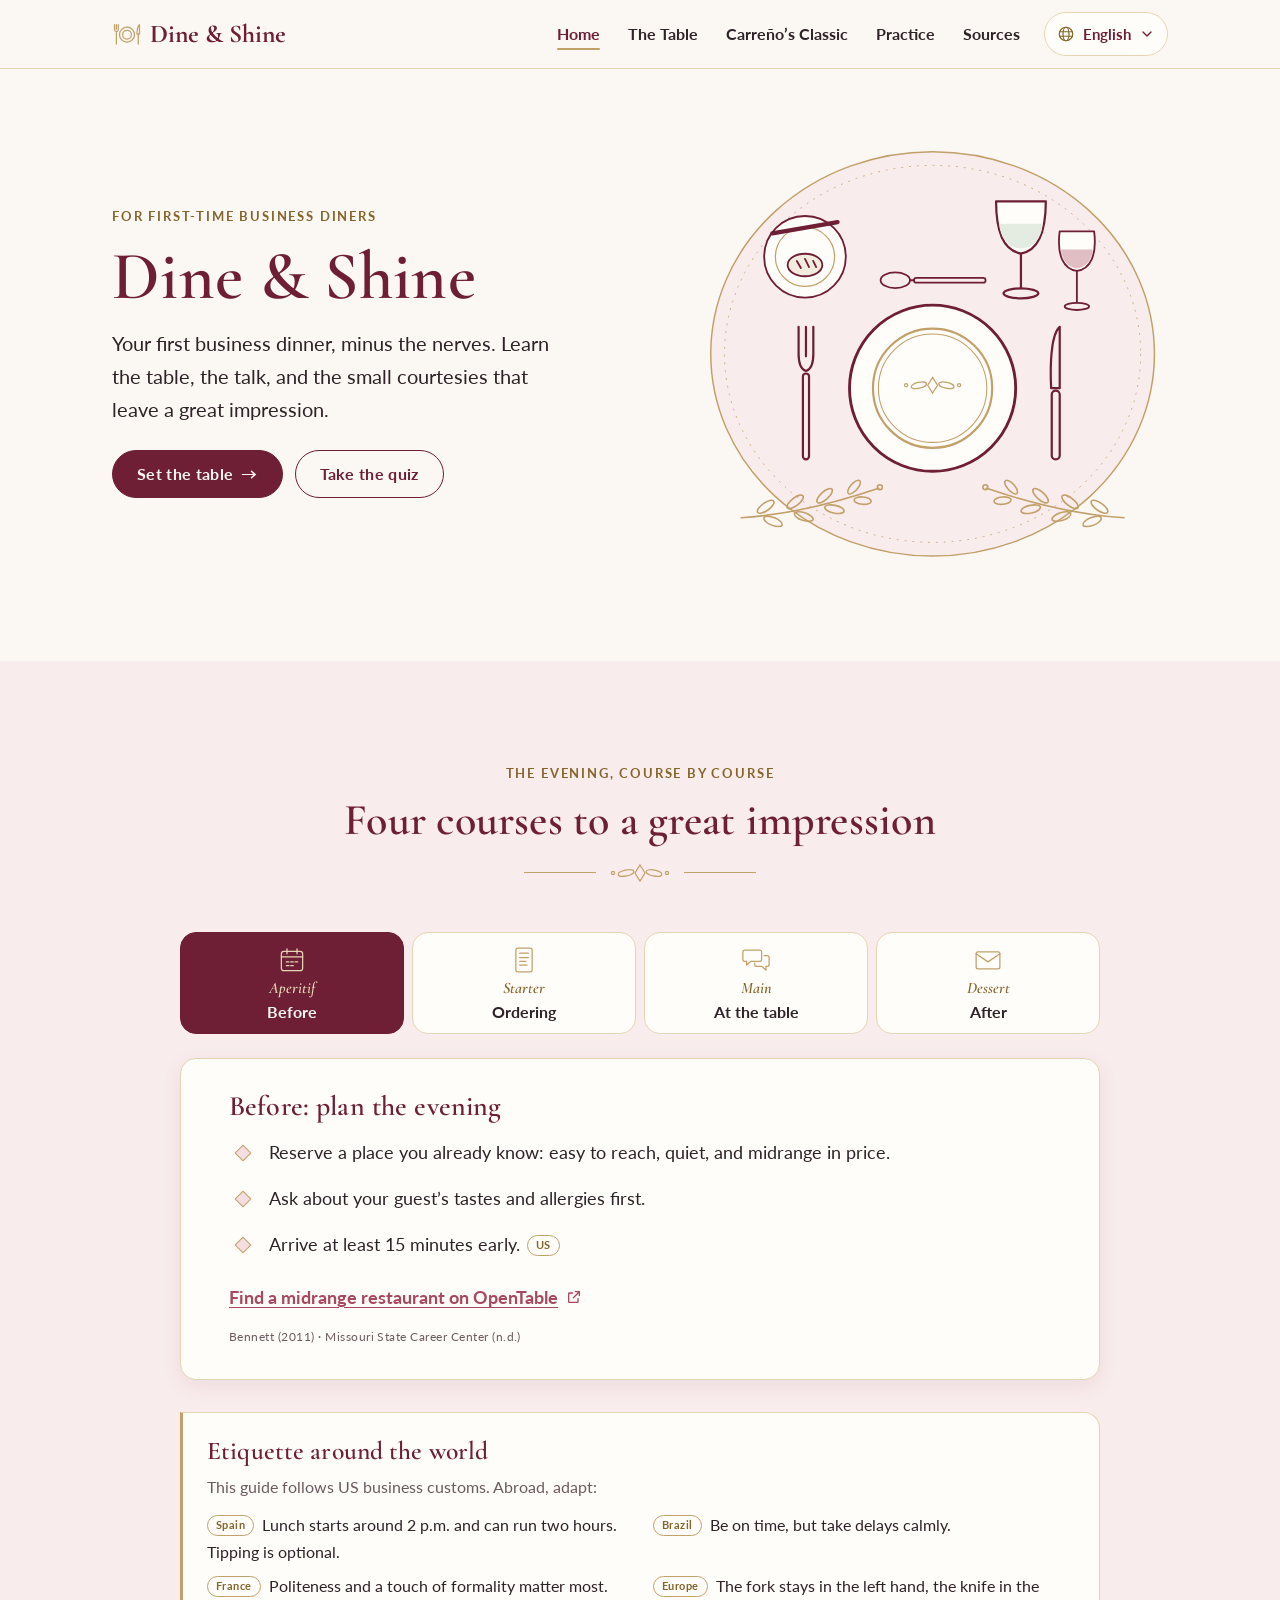
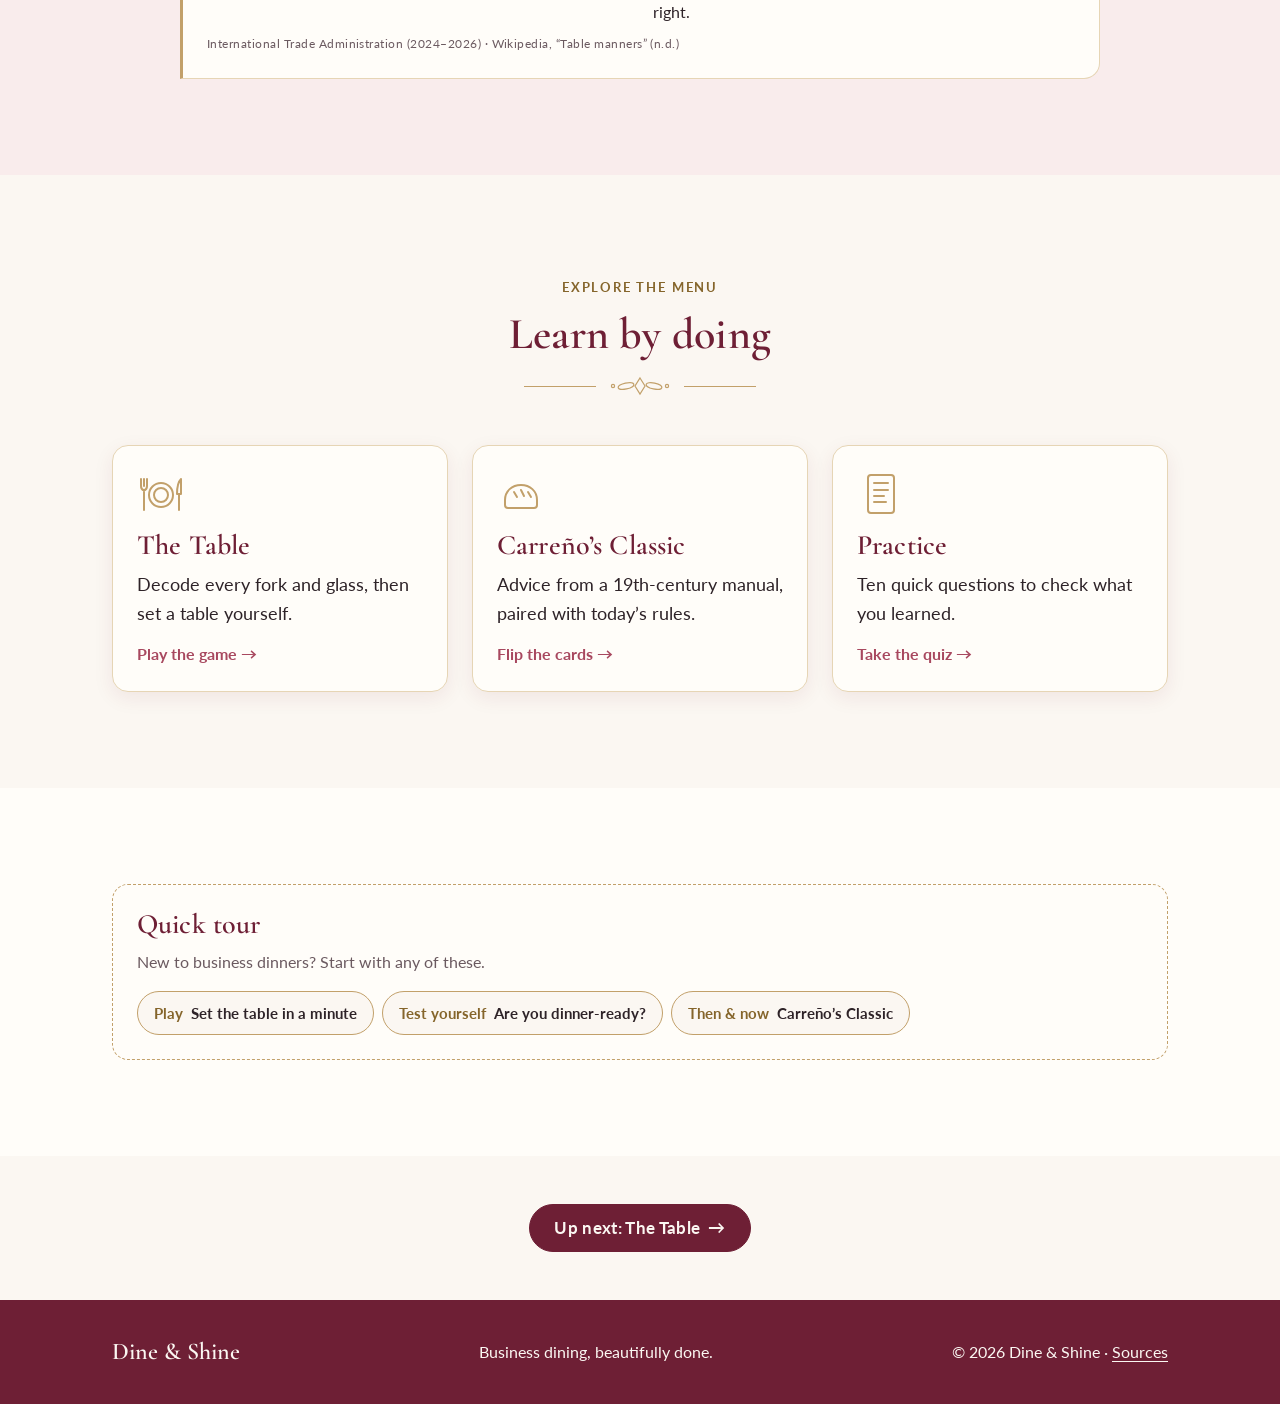
==== index.html @ 2a897d21 "Add files via upload" ====
<!doctype html>
<html lang="en" class="no-js" data-i18n-title="index.meta.title">
<head>
  <meta charset="utf-8">
  <meta name="viewport" content="width=device-width, initial-scale=1">
  <title>Dine &amp; Shine | Business Dining, Beautifully Done</title>
  <meta name="description" content="Dine &amp; Shine: a friendly, interactive guide to business dining etiquette for first-time business diners." data-i18n-attr="content:index.meta.desc">
  <link rel="icon" href="data:image/svg+xml,%3Csvg xmlns='http://www.w3.org/2000/svg' viewBox='0 0 32 32'%3E%3Ccircle cx='16' cy='16' r='14' fill='%236E1F35'/%3E%3Ccircle cx='16' cy='16' r='9' fill='none' stroke='%23C2A06A' stroke-width='2'/%3E%3C/svg%3E">
  <link rel="preconnect" href="https://fonts.googleapis.com">
  <link rel="preconnect" href="https://fonts.gstatic.com" crossorigin>
  <link rel="stylesheet" href="https://fonts.googleapis.com/css2?family=Cormorant+Garamond:ital,wght@0,500;0,600;0,700;1,500;1,600&family=Lato:wght@400;700&display=swap">
  <link rel="stylesheet" href="css/styles.css">
  <script>document.documentElement.className = document.documentElement.className.replace('no-js', 'js');</script>
</head>
<body>
<svg xmlns="http://www.w3.org/2000/svg" style="position:absolute;width:0;height:0;overflow:hidden" aria-hidden="true" focusable="false">
  <!-- Original line-art for Dine & Shine. Single-weight strokes in currentColor, gold accents. -->
  <symbol id="i-fork" viewBox="0 0 24 120"><g fill="none" stroke="currentColor" stroke-width="1.8" stroke-linecap="round" stroke-linejoin="round"><path d="M6 6v24M12 6v24M18 6v24M6 28c0 9 2.5 13 6 14c3.5-1 6-5 6-14"/><rect x="9.5" y="44" width="5" height="70" rx="2.5"/></g></symbol>
  <symbol id="i-fishfork" viewBox="0 0 24 120"><g fill="none" stroke="currentColor" stroke-width="1.8" stroke-linecap="round" stroke-linejoin="round"><path d="M3.5 12v14M9.2 9v17M14.8 9v17M20.5 12v14"/><path d="M3.5 26c0 7 3.5 11 8.5 12c5-1 8.5-5 8.5-12"/><path d="M3.5 16c2 .5 2 3 0 3.5" stroke="#C2A06A"/><rect x="9.5" y="40" width="5" height="74" rx="2.5"/></g></symbol>
  <symbol id="i-knife" viewBox="0 0 24 120"><g fill="none" stroke="currentColor" stroke-width="1.8" stroke-linecap="round" stroke-linejoin="round"><path d="M14 6c-7 6-8 30-7 50h7z"/><rect x="7.5" y="58" width="6.5" height="56" rx="3.2"/></g></symbol>
  <symbol id="i-fishknife" viewBox="0 0 24 120"><g fill="none" stroke="currentColor" stroke-width="1.8" stroke-linecap="round" stroke-linejoin="round"><path d="M5 10c5-4 13-4 15 3c1 4-1 6-3 7c-1 12-2 26-3 36H8C6 40 4 22 5 10z"/><path d="M8 22c3 0 5-1 6-3" stroke="#C2A06A"/><rect x="7.5" y="58" width="6.5" height="56" rx="3.2"/></g></symbol>
  <symbol id="i-spoon" viewBox="0 0 24 120"><g fill="none" stroke="currentColor" stroke-width="1.8" stroke-linecap="round" stroke-linejoin="round"><ellipse cx="12" cy="22" rx="8" ry="15"/><path d="M12 37v4"/><rect x="9.5" y="41" width="5" height="73" rx="2.5"/></g></symbol>
  <symbol id="i-oyster" viewBox="0 0 24 90"><g fill="none" stroke="currentColor" stroke-width="1.8" stroke-linecap="round" stroke-linejoin="round"><path d="M6 6c-1 9 2 15 6 17M12 4v19M18 6c1 9-2 15-6 17"/><path d="M12 23v5"/><rect x="10" y="28" width="4" height="56" rx="2"/></g></symbol>
  <symbol id="i-spoon-h" viewBox="0 0 120 24"><g fill="none" stroke="currentColor" stroke-width="1.8" stroke-linecap="round" stroke-linejoin="round"><ellipse cx="22" cy="12" rx="15" ry="8"/><path d="M37 12h4"/><rect x="41" y="9.5" width="73" height="5" rx="2.5"/></g></symbol>
  <symbol id="i-dessert" viewBox="0 0 120 56"><g fill="none" stroke="currentColor" stroke-width="1.8" stroke-linecap="round" stroke-linejoin="round"><rect x="6" y="11.5" width="68" height="5" rx="2.5"/><path d="M74 14h4M78 11.5c6 0 9-4.5 14-4.5h20M78 16.5c6 0 9 4.5 14 4.5h20M90 14h22"/><ellipse cx="22" cy="40" rx="15" ry="8"/><path d="M37 40h4"/><rect x="41" y="37.5" width="73" height="5" rx="2.5"/></g></symbol>
  <symbol id="i-plate" viewBox="0 0 100 100"><g fill="none" stroke-linecap="round"><circle cx="50" cy="50" r="46" fill="#FFFDF9" stroke="currentColor" stroke-width="1.6"/><circle cx="50" cy="50" r="33" stroke="#C2A06A" stroke-width="1.2"/><circle cx="50" cy="50" r="30" stroke="#C2A06A" stroke-width=".6"/></g></symbol>
  <symbol id="i-bread" viewBox="0 0 100 100"><g fill="none" stroke="currentColor" stroke-width="1.8" stroke-linecap="round" stroke-linejoin="round"><circle cx="50" cy="54" r="40" fill="#FFFDF9"/><circle cx="50" cy="54" r="29" stroke="#C2A06A" stroke-width="1.2"/><ellipse cx="50" cy="62" rx="17" ry="11" fill="#F3EBDD"/><path d="M42 58l4 7M50 56l4 8M58 58l3 6"/><path d="M18 31l64-11" stroke-width="4"/><path d="M60 24l22-4"/></g></symbol>
  <symbol id="i-water" viewBox="0 0 60 90"><g fill="none" stroke="currentColor" stroke-width="1.8" stroke-linecap="round" stroke-linejoin="round"><path d="M10 6h40c0 28-8 40-20 42C18 46 10 34 10 6z" fill="#FFFDF9"/><path d="M12.5 24h35c-1 12-7 19-17.5 20c-10.5-1-16.5-8-17.5-20z" fill="#E4ECE2" stroke="none"/><path d="M30 48v28"/><ellipse cx="30" cy="80" rx="14" ry="4"/></g></symbol>
  <symbol id="i-wine" viewBox="0 0 60 90"><g fill="none" stroke="currentColor" stroke-width="1.8" stroke-linecap="round" stroke-linejoin="round"><path d="M13 6h34c3 24-4 37-17 39C17 43 10 30 13 6z" fill="#FFFDF9"/><path d="M14.3 24h31.4c-.9 10-6 17-15.7 18.6C20.3 41 15.2 34 14.3 24z" fill="#A8485F" fill-opacity=".35" stroke="none"/><path d="M30 45v31"/><ellipse cx="30" cy="80" rx="12" ry="3.5"/></g></symbol>
  <symbol id="i-white" viewBox="0 0 60 90"><g fill="none" stroke="currentColor" stroke-width="1.8" stroke-linecap="round" stroke-linejoin="round"><path d="M19 6h22c2 22-2 34-11 36C21 40 17 28 19 6z" fill="#FFFDF9"/><path d="M19.4 22h21.2c-.5 9-3.6 15.4-10.6 16.8C23 37.4 19.9 31 19.4 22z" fill="#E6D5B5" stroke="none"/><path d="M30 42v34"/><ellipse cx="30" cy="80" rx="11" ry="3.5"/></g></symbol>
  <symbol id="i-napkin" viewBox="0 0 60 120"><g fill="none" stroke="currentColor" stroke-width="1.8" stroke-linecap="round" stroke-linejoin="round"><rect x="10" y="6" width="40" height="108" rx="3" fill="#F4DEDF"/><path d="M10 6l20 24l20-24"/><path d="M10 88h40M10 94h40" stroke="#C2A06A"/></g></symbol>
  <symbol id="leafs" viewBox="0 0 120 40"><g fill="none" stroke="currentColor" stroke-width="1.3" stroke-linecap="round"><path d="M4 32C34 30 72 23 116 8"/><ellipse cx="24" cy="23" rx="8" ry="3.2" transform="rotate(-35 24 23)"/><ellipse cx="30" cy="35" rx="8" ry="3.2" transform="rotate(22 30 35)"/><ellipse cx="48" cy="19" rx="8" ry="3.2" transform="rotate(-38 48 19)"/><ellipse cx="55" cy="31" rx="8" ry="3.2" transform="rotate(18 55 31)"/><ellipse cx="72" cy="14" rx="8" ry="3.2" transform="rotate(-42 72 14)"/><ellipse cx="80" cy="25" rx="8" ry="3.2" transform="rotate(12 80 25)"/><ellipse cx="96" cy="7" rx="7" ry="3" transform="rotate(-48 96 7)"/><ellipse cx="103" cy="18" rx="7" ry="3" transform="rotate(5 103 18)"/><circle cx="117" cy="7" r="2"/></g></symbol>
  <symbol id="orn" viewBox="0 0 64 22"><g fill="none" stroke="currentColor" stroke-width="1.2" stroke-linecap="round"><path d="M32 3l5 8-5 8-5-8z"/><ellipse cx="18" cy="11" rx="8" ry="3" transform="rotate(-12 18 11)"/><ellipse cx="46" cy="11" rx="8" ry="3" transform="rotate(12 46 11)"/><circle cx="5" cy="11" r="1.6"/><circle cx="59" cy="11" r="1.6"/></g></symbol>
  <symbol id="i-calendar" viewBox="0 0 48 48"><g fill="none" stroke="currentColor" stroke-width="2" stroke-linecap="round" stroke-linejoin="round"><rect x="7" y="10" width="34" height="31" rx="4"/><path d="M7 19h34M16 6v8M32 6v8M15 27h4M22 27h4M29 27h4M15 33h4M22 33h4"/></g></symbol>
  <symbol id="i-menu" viewBox="0 0 48 48"><g fill="none" stroke="currentColor" stroke-width="2" stroke-linecap="round" stroke-linejoin="round"><rect x="11" y="5" width="26" height="38" rx="3"/><path d="M17 13h14M17 20h14M17 26h10M17 32h12"/></g></symbol>
  <symbol id="i-chat" viewBox="0 0 48 48"><g fill="none" stroke="currentColor" stroke-width="2" stroke-linecap="round" stroke-linejoin="round"><path d="M6 8h24a3 3 0 0 1 3 3v12a3 3 0 0 1-3 3H16l-7 6v-6H6a3 3 0 0 1-3-3V11a3 3 0 0 1 3-3z"/><path d="M37 17h5a3 3 0 0 1 3 3v11a3 3 0 0 1-3 3h-2v6l-7-6h-8a3 3 0 0 1-3-3v-2"/></g></symbol>
  <symbol id="i-envelope" viewBox="0 0 48 48"><g fill="none" stroke="currentColor" stroke-width="2" stroke-linecap="round" stroke-linejoin="round"><rect x="5" y="11" width="38" height="27" rx="3"/><path d="M5 14l19 13l19-13"/></g></symbol>
  <symbol id="i-dine" viewBox="0 0 48 48"><g fill="none" stroke="currentColor" stroke-width="2" stroke-linecap="round" stroke-linejoin="round"><circle cx="24" cy="25" r="12"/><circle cx="24" cy="25" r="7"/><path d="M4 9v7M7 9v7M10 9v7M4 16c0 3 1.3 4 3 4.5c1.7-.5 3-1.5 3-4.5M7 20.5V40M44 9c-3 3-4 11-4 15h4zM42 24v16"/></g></symbol>
  <symbol id="i-loaf" viewBox="0 0 48 48"><g fill="none" stroke="currentColor" stroke-width="2" stroke-linecap="round" stroke-linejoin="round"><path d="M8 30c0-9 7-15 16-15s16 6 16 15v5a3 3 0 0 1-3 3H11a3 3 0 0 1-3-3z"/><path d="M17 22l3 5M24 20l3 6M31 22l3 5"/></g></symbol>
  <symbol id="i-bell" viewBox="0 0 48 48"><g fill="none" stroke="currentColor" stroke-width="2" stroke-linecap="round" stroke-linejoin="round"><path d="M11 35a13 13 0 0 1 26 0zM24 22v-4M21 18h6M5 40h38"/></g></symbol>
  <symbol id="i-ext" viewBox="0 0 24 24"><g fill="none" stroke="currentColor" stroke-width="2" stroke-linecap="round" stroke-linejoin="round"><path d="M14 4h6v6M20 4l-9 9M18 14v5a1 1 0 0 1-1 1H5a1 1 0 0 1-1-1V7a1 1 0 0 1 1-1h5"/></g></symbol>
  <symbol id="i-flip" viewBox="0 0 24 24"><g fill="none" stroke="currentColor" stroke-width="2" stroke-linecap="round" stroke-linejoin="round"><path d="M4 12a8 8 0 0 1 14-5.3M20 4v4h-4M20 12a8 8 0 0 1-14 5.3M4 20v-4h4"/></g></symbol>
  <symbol id="i-burger" viewBox="0 0 24 24"><g fill="none" stroke="currentColor" stroke-width="2" stroke-linecap="round"><path d="M4 7h16M4 12h16M4 17h16"/></g></symbol>
  <symbol id="i-globe" viewBox="0 0 24 24"><g fill="none" stroke="currentColor" stroke-width="1.6" stroke-linecap="round"><circle cx="12" cy="12" r="9"/><ellipse cx="12" cy="12" rx="4" ry="9"/><path d="M3.5 9h17M3.5 15h17"/></g></symbol>
  <symbol id="i-chev" viewBox="0 0 24 24"><path d="M6 9l6 6 6-6" fill="none" stroke="currentColor" stroke-width="2" stroke-linecap="round" stroke-linejoin="round"/></symbol>
</svg>
<a class="skip-link" href="#main" data-i18n="a11y.skip">Skip to content</a>

<header class="site-header">
  <nav class="container nav" aria-label="Main" data-i18n-attr="aria-label:a11y.mainNav">
    <a class="brand" href="index.html"><svg aria-hidden="true"><use href="#i-dine"/></svg>Dine &amp; Shine</a>
    <button class="nav-toggle" type="button" aria-expanded="false" aria-controls="nav-list" aria-label="Open menu"><svg aria-hidden="true"><use href="#i-burger"/></svg></button>
    <ul class="nav-list" id="nav-list">
      <li><a href="index.html" aria-current="page" data-i18n="nav.home">Home</a></li>
      <li><a href="table.html" data-i18n="nav.table">The Table</a></li>
      <li><a href="carreno.html" data-i18n="nav.carreno">Carreño’s Classic</a></li>
      <li><a href="practice.html" data-i18n="nav.practice">Practice</a></li>
      <li><a href="practice.html#references" data-i18n="nav.sources">Sources</a></li>
      <li class="lang-item">
        <div class="lang" data-lang-switch>
          <button type="button" class="lang-btn" aria-expanded="false" aria-controls="lang-menu">
            <svg class="globe" aria-hidden="true"><use href="#i-globe"/></svg>
            <span class="sr-only" data-i18n="a11y.language">Language:</span>
            <span data-lang-current>English</span>
            <svg class="chev" aria-hidden="true"><use href="#i-chev"/></svg>
          </button>
          <ul class="lang-menu" id="lang-menu" hidden>
            <li><button type="button" lang="en" data-lang="en" data-short="English">English</button></li>
            <li><button type="button" lang="es-419" data-lang="es-419" data-short="Español (LatAm)">Español (Latinoamérica)</button></li>
            <li><button type="button" lang="es-ES" data-lang="es-ES" data-short="Español (España)">Español (España)</button></li>
            <li><button type="button" lang="pt-BR" data-lang="pt-BR" data-short="Português (BR)">Português (Brasil)</button></li>
            <li><button type="button" lang="fr" data-lang="fr" data-short="Français">Français</button></li>
          </ul>
        </div>
      </li>
    </ul>
  </nav>
</header>

<main id="main">

  <!-- HERO -->
  <section class="hero">
    <div class="container hero-grid">
      <div class="reveal">
        <span class="eyebrow" data-i18n="home.hero.eyebrow">For first-time business diners</span>
        <h1>Dine &amp; Shine</h1>
        <p class="lede" data-i18n="home.hero.lede">Your first business dinner, minus the nerves. Learn the table, the talk, and the small courtesies that leave a great impression.</p>
        <div class="btn-row">
          <a class="btn btn--primary" href="table.html#game"><span data-i18n="home.hero.cta1">Set the table</span> <span aria-hidden="true">→</span></a>
          <a class="btn btn--ghost" href="practice.html#quiz" data-i18n="home.hero.cta2">Take the quiz</a>
        </div>
      </div>
      <div class="hero-art reveal" style="--delay:120ms">
        <svg viewBox="0 0 480 440" role="img" aria-labelledby="hero-art-title">
          <title id="hero-art-title" data-i18n="home.hero.art">Illustration of an elegant place setting: plate, fork, knife, bread plate and glasses, framed by gold leaves.</title>
          <ellipse cx="240" cy="225" rx="226" ry="206" fill="#F9ECEC" stroke="#C2A06A" stroke-width="1.5"/>
          <ellipse cx="240" cy="225" rx="212" ry="192" fill="none" stroke="#C2A06A" stroke-width=".8" stroke-dasharray="2 6"/>
          <g style="color:#C2A06A">
            <use href="#leafs" x="40" y="352" width="150" height="50"/>
            <use href="#leafs" x="290" y="352" width="150" height="50" transform="translate(730 0) scale(-1 1)"/>
          </g>
          <g style="color:#6E1F35">
            <use href="#i-bread" x="58" y="70" width="104" height="104"/>
            <use href="#i-water" x="292" y="62" width="76" height="114"/>
            <use href="#i-wine" x="356" y="94" width="62" height="93"/>
            <use href="#i-plate" x="148" y="168" width="184" height="184"/>
            <use href="#i-fork" x="96" y="190" width="30" height="150"/>
            <use href="#i-knife" x="352" y="190" width="30" height="150"/>
            <use href="#i-spoon-h" x="180" y="138" width="120" height="24"/>
          </g>
          <use href="#orn" x="208" y="246" width="64" height="22" style="color:#C2A06A"/>
        </svg>
      </div>
    </div>
  </section>

  <!-- FOUR COURSES -->
  <section class="section section--blush" id="courses">
    <div class="container">
      <div class="section-head reveal">
        <span class="eyebrow" data-i18n="home.courses.eyebrow">The evening, course by course</span>
        <h2 data-i18n="home.courses.title">Four courses to a great impression</h2>
        <div class="ornament" aria-hidden="true"><svg><use href="#orn"/></svg></div>
      </div>

      <div class="tabs reveal" data-tabs>
        <div class="tablist" role="tablist" aria-label="Stages of a business dinner" data-i18n-attr="aria-label:home.tabs.label">
          <button class="tab" role="tab" id="tab-1" aria-controls="panel-1" aria-selected="true" type="button"><svg aria-hidden="true"><use href="#i-calendar"/></svg><span class="num" data-i18n="home.tab1.num">Aperitif</span><span data-i18n="home.tab1.name">Before</span></button>
          <button class="tab" role="tab" id="tab-2" aria-controls="panel-2" aria-selected="false" tabindex="-1" type="button"><svg aria-hidden="true"><use href="#i-menu"/></svg><span class="num" data-i18n="home.tab2.num">Starter</span><span data-i18n="home.tab2.name">Ordering</span></button>
          <button class="tab" role="tab" id="tab-3" aria-controls="panel-3" aria-selected="false" tabindex="-1" type="button"><svg aria-hidden="true"><use href="#i-chat"/></svg><span class="num" data-i18n="home.tab3.num">Main</span><span data-i18n="home.tab3.name">At the table</span></button>
          <button class="tab" role="tab" id="tab-4" aria-controls="panel-4" aria-selected="false" tabindex="-1" type="button"><svg aria-hidden="true"><use href="#i-envelope"/></svg><span class="num" data-i18n="home.tab4.num">Dessert</span><span data-i18n="home.tab4.name">After</span></button>
        </div>

        <div class="tabpanel" role="tabpanel" id="panel-1" aria-labelledby="tab-1">
          <h3 data-i18n="home.p1.title">Before: plan the evening</h3>
          <ul class="tips">
            <li><div data-i18n="home.p1.t1">Reserve a place you already know: easy to reach, quiet, and midrange in price.</div></li>
            <li><div data-i18n="home.p1.t2">Ask about your guest’s tastes and allergies first.</div></li>
            <li><div><span data-i18n="home.p1.t3">Arrive at least 15 minutes early.</span> <span class="region" data-i18n="region.us">US</span></div></li>
          </ul>
          <a class="ext-link" href="https://www.opentable.com/" target="_blank" rel="noopener noreferrer"><span data-i18n="home.p1.link">Find a midrange restaurant on OpenTable</span> <svg aria-hidden="true"><use href="#i-ext"/></svg><span class="sr-only" data-i18n="a11y.newTab">(opens in a new tab)</span></a>
          <span class="src-tag">Bennett (2011) · Missouri State Career Center (n.d.)</span>
        </div>

        <div class="tabpanel" role="tabpanel" id="panel-2" aria-labelledby="tab-2" hidden>
          <h3 data-i18n="home.p2.title">Ordering: keep it simple</h3>
          <ul class="tips">
            <li><div data-i18n="home.p2.t1">Hosting? Let your guest order first, then match their price level.</div></li>
            <li><div data-i18n="home.p2.t2">Pick dishes that are easy to eat. Skip spaghetti, ribs, and lobster.</div></li>
            <li><div data-i18n="home.p2.t3">Unsure about wine? Ask for a midrange recommendation.</div></li>
          </ul>
          <span class="src-tag">Bennett (2011) · Dizik (2011) · UC Riverside Career Center (n.d.)</span>
        </div>

        <div class="tabpanel" role="tabpanel" id="panel-3" aria-labelledby="tab-3" hidden>
          <h3 data-i18n="home.p3.title">At the table: connect first</h3>
          <ul class="tips">
            <li><div data-i18n="home.p3.t1">Silence your phone and keep it out of sight.</div></li>
            <li><div><span data-i18n="home.p3.t2">Open with small talk. Bring up business partway through the meal.</span> <span class="region" data-i18n="region.us">US</span></div></li>
            <li><div data-i18n="home.p3.t3">Listen at least as much as you talk.</div></li>
          </ul>
          <span class="src-tag">Dizik (2011) · UNL Business Career Center (n.d.)</span>
        </div>

        <div class="tabpanel" role="tabpanel" id="panel-4" aria-labelledby="tab-4" hidden>
          <h3 data-i18n="home.p4.title">After: a gracious finish</h3>
          <ul class="tips">
            <li><div data-i18n="home.p4.t1">Whoever invites pays. If you were invited, don’t fight for the bill.</div></li>
            <li><div data-i18n="home.p4.t2">Thank your host at the table, then send a quick email, call, or card.</div></li>
            <li><div data-i18n="home.p4.t3">End on a relaxed, friendly note.</div></li>
          </ul>
          <span class="src-tag">UC Riverside Career Center (n.d.) · Dizik (2011)</span>
        </div>
      </div>

      <aside class="world reveal" aria-labelledby="world-title">
        <h3 id="world-title" data-i18n="world.title">Etiquette around the world</h3>
        <p data-i18n="world.intro">This guide follows US business customs. Abroad, adapt:</p>
        <ul class="world-list">
          <li><span class="region" data-i18n="region.es">Spain</span> <span data-i18n="world.es">Lunch starts around 2 p.m. and can run two hours. Tipping is optional.</span></li>
          <li><span class="region" data-i18n="region.br">Brazil</span> <span data-i18n="world.br">Be on time, but take delays calmly.</span></li>
          <li><span class="region" data-i18n="region.fr">France</span> <span data-i18n="world.fr">Politeness and a touch of formality matter most.</span></li>
          <li><span class="region" data-i18n="region.eu">Europe</span> <span data-i18n="world.eu">The fork stays in the left hand, the knife in the right.</span></li>
        </ul>
        <span class="src-tag">International Trade Administration (2024–2026) · Wikipedia, “Table manners” (n.d.)</span>
      </aside>
    </div>
  </section>

  <!-- EXPLORE -->
  <section class="section">
    <div class="container">
      <div class="section-head reveal">
        <span class="eyebrow" data-i18n="home.explore.eyebrow">Explore the menu</span>
        <h2 data-i18n="home.explore.title">Learn by doing</h2>
        <div class="ornament" aria-hidden="true"><svg><use href="#orn"/></svg></div>
      </div>
      <div class="grid grid--3">
        <a class="card link-card reveal" href="table.html">
          <svg class="icon" aria-hidden="true"><use href="#i-dine"/></svg>
          <h3 data-i18n="nav.table">The Table</h3>
          <p data-i18n="home.explore.c1">Decode every fork and glass, then set a table yourself.</p>
          <span class="more" data-i18n="home.explore.c1more">Play the game →</span>
        </a>
        <a class="card link-card reveal" href="carreno.html" style="--delay:80ms">
          <svg class="icon" aria-hidden="true"><use href="#i-loaf"/></svg>
          <h3 data-i18n="nav.carreno">Carreño’s Classic</h3>
          <p data-i18n="home.explore.c2">Advice from a 19th-century manual, paired with today’s rules.</p>
          <span class="more" data-i18n="home.explore.c2more">Flip the cards →</span>
        </a>
        <a class="card link-card reveal" href="practice.html" style="--delay:160ms">
          <svg class="icon" aria-hidden="true"><use href="#i-menu"/></svg>
          <h3 data-i18n="nav.practice">Practice</h3>
          <p data-i18n="home.explore.c3">Ten quick questions to check what you learned.</p>
          <span class="more" data-i18n="home.explore.c3more">Take the quiz →</span>
        </a>
      </div>
    </div>
  </section>

  <!-- QUICK TOUR -->
  <section class="section section--paper" aria-labelledby="tour-title">
    <div class="container">
      <div class="guide reveal">
        <h2 id="tour-title" data-i18n="tour.title">Quick tour</h2>
        <p data-i18n="tour.intro">New to business dinners? Start with any of these.</p>
        <ul class="chips">
          <li><a class="chip" href="table.html#game"><b data-i18n="tour.c1b">Play</b> <span data-i18n="tour.c1">Set the table in a minute</span></a></li>
          <li><a class="chip" href="practice.html#quiz"><b data-i18n="tour.c2b">Test yourself</b> <span data-i18n="tour.c2">Are you dinner-ready?</span></a></li>
          <li><a class="chip" href="carreno.html"><b data-i18n="tour.c3b">Then &amp; now</b> <span data-i18n="nav.carreno">Carreño’s Classic</span></a></li>
        </ul>
      </div>
    </div>
  </section>

  <div class="next-course container">
    <a class="btn btn--primary" href="table.html"><span data-i18n="next.table">Up next: The Table</span> <span aria-hidden="true">→</span></a>
  </div>
</main>

<footer class="site-footer">
  <div class="container footer-grid">
    <p class="footer-brand">Dine &amp; Shine</p>
    <p data-i18n="footer.tagline">Business dining, beautifully done.</p>
    <p>© 2026 Dine &amp; Shine · <a href="practice.html#references" data-i18n="nav.sources">Sources</a></p>
  </div>
</footer>

<script src="js/i18n/en.js" defer></script>
<script src="js/i18n/es-419.js" defer></script>
<script src="js/i18n/es-ES.js" defer></script>
<script src="js/i18n/pt-BR.js" defer></script>
<script src="js/i18n/fr.js" defer></script>
<script src="js/i18n.js" defer></script>
<script src="js/main.js" defer></script>
</body>
</html>
---- css/styles.css ----
/* =========================================================
   Dine & Shine — Business Dining Etiquette
   Design system: ivory paper, wine ink, blush & sage panels,
   antique-gold line ornaments.
   ========================================================= */

:root {
  --ivory: #FBF7F2;
  --paper: #FFFDF9;
  --ink: #2E2328;
  --wine: #6E1F35;
  --wine-deep: #521527;
  --rose: #A8485F;
  --muted: #6B5A60;
  --blush: #F4DEDF;
  --blush-soft: #F9ECEC;
  --sage: #8FA58C;
  --sage-dark: #48614B;
  --sage-tint: #E4ECE2;
  --gold: #C2A06A;
  --gold-soft: #E6D5B5;
  --gold-text: #85652B;
  --error: #9E2A2B;
  --error-tint: #F8E3E1;
  --sepia: #F3EBDD;

  --serif: "Cormorant Garamond", "Cormorant", Georgia, "Times New Roman", serif;
  --sans: "Lato", system-ui, -apple-system, "Segoe UI", Roboto, Arial, sans-serif;

  --s1: 4px; --s2: 8px; --s3: 12px; --s4: 16px; --s5: 24px;
  --s6: 32px; --s7: 48px; --s8: 64px; --s9: 96px;

  --radius: 16px;
  --radius-sm: 10px;
  --shadow: 0 6px 20px rgba(110, 31, 53, .08);
  --shadow-lift: 0 12px 28px rgba(110, 31, 53, .14);
  --ease: cubic-bezier(.2, .7, .2, 1);
  --container: 1120px;
}

/* ---------- Base ---------- */
*, *::before, *::after { box-sizing: border-box; }
html { scroll-behavior: smooth; -webkit-text-size-adjust: 100%; }
h1, h2, h3, legend, .score, .verdict { font-variant-numeric: lining-nums; }
body {
  margin: 0;
  background: var(--ivory);
  color: var(--ink);
  font-family: var(--sans);
  font-size: 1.125rem;          /* 18px */
  line-height: 1.65;
  overflow-x: hidden;
}
img, svg { display: block; max-width: 100%; }
h1, h2, h3 {
  font-family: var(--serif);
  color: var(--wine);
  font-weight: 600;
  line-height: 1.12;
  margin: 0 0 var(--s4);
  letter-spacing: .005em;
}
h1 { font-size: clamp(2.75rem, 7vw, 4.25rem); }
h2 { font-size: clamp(2rem, 4.5vw, 2.75rem); }
h3 { font-size: 1.75rem; }
p { margin: 0 0 var(--s4); }
a { color: var(--rose); text-underline-offset: 3px; text-decoration-thickness: 1px; }
a:hover { color: var(--wine); }
:focus-visible { outline: 3px solid var(--wine); outline-offset: 3px; border-radius: 6px; }
.sr-only {
  position: absolute; width: 1px; height: 1px; padding: 0; margin: -1px;
  overflow: hidden; clip: rect(0 0 0 0); white-space: nowrap; border: 0;
}
.skip-link {
  position: absolute; left: var(--s4); top: -60px; z-index: 100;
  background: var(--wine); color: var(--ivory); padding: var(--s2) var(--s4);
  border-radius: var(--radius-sm); text-decoration: none;
}
.skip-link:focus { top: var(--s4); color: var(--ivory); }

.container { width: 100%; max-width: var(--container); margin: 0 auto; padding: 0 var(--s4); }
@media (min-width: 768px) { .container { padding: 0 var(--s6); } }

.section { padding: var(--s7) 0; }
@media (min-width: 768px) { .section { padding: var(--s9) 0; } }
.section--blush { background: var(--blush-soft); }
.section--paper { background: var(--paper); }

.eyebrow {
  display: inline-block;
  font-family: var(--sans);
  font-size: .8125rem;
  font-weight: 700;
  letter-spacing: .14em;
  text-transform: uppercase;
  color: var(--gold-text);
  margin-bottom: var(--s3);
}
.lede { font-size: 1.25rem; color: var(--ink); max-width: 38ch; }
.center { text-align: center; }
.center .lede { margin-left: auto; margin-right: auto; }
.cite {
  display: block;
  font-size: .875rem;
  font-style: italic;
  color: var(--muted);
  margin-top: var(--s2);
  line-height: 1.45;
}
.section-head { text-align: center; max-width: 640px; margin: 0 auto var(--s7); }
.section-head p { color: var(--muted); }

/* ---------- Ornaments ---------- */
.ornament { display: flex; align-items: center; justify-content: center; gap: var(--s3); margin: var(--s3) auto var(--s5); color: var(--gold); }
.ornament::before, .ornament::after { content: ""; height: 1px; width: 72px; background: currentColor; }
.ornament svg { width: 64px; height: 22px; }

/* ---------- Header / Nav ---------- */
.site-header {
  position: sticky; top: 0; z-index: 50;
  background: rgba(251, 247, 242, .94);
  backdrop-filter: saturate(1.2) blur(8px);
  -webkit-backdrop-filter: saturate(1.2) blur(8px);
  border-bottom: 1px solid var(--gold-soft);
}
.nav { display: flex; align-items: center; justify-content: space-between; min-height: 68px; }
.brand {
  display: flex; align-items: center; gap: var(--s2);
  font-family: var(--serif); font-size: 1.6rem; font-weight: 700;
  color: var(--wine); text-decoration: none; min-height: 44px;
}
.brand svg { width: 30px; height: 30px; color: var(--gold); }
.brand:hover { color: var(--wine-deep); }
.nav-toggle {
  display: inline-flex; align-items: center; justify-content: center;
  width: 48px; height: 48px; border: 1px solid var(--gold-soft); border-radius: 12px;
  background: var(--paper); color: var(--wine); cursor: pointer;
}
.nav-toggle svg { width: 24px; height: 24px; }
.nav-list {
  list-style: none; margin: 0; padding: 0;
  position: absolute; left: 0; right: 0; top: 100%;
  background: var(--ivory); border-bottom: 1px solid var(--gold-soft);
  display: none; flex-direction: column; padding: var(--s2) var(--s4) var(--s4);
  box-shadow: var(--shadow);
}
.nav-list.is-open { display: flex; }
.no-js .nav-list { display: flex; position: static; box-shadow: none; border: 0; flex-direction: row; flex-wrap: wrap; }
.no-js .nav-toggle { display: none; }
.nav-list a {
  display: flex; align-items: center; min-height: 48px; padding: 0 var(--s3);
  color: var(--ink); text-decoration: none; font-weight: 700; font-size: 1rem;
  border-radius: 10px; position: relative;
}
.nav-list a:hover { color: var(--wine); background: var(--blush-soft); }
.nav-list a[aria-current="page"] { color: var(--wine); }
.nav-list a[aria-current="page"]::after {
  content: ""; position: absolute; left: var(--s3); right: var(--s3); bottom: 8px;
  height: 2px; background: var(--gold); border-radius: 2px;
}
@media (min-width: 960px) {
  .nav-toggle { display: none; }
  .nav-list, .no-js .nav-list {
    display: flex; position: static; flex-direction: row; gap: var(--s1);
    background: none; border: 0; box-shadow: none; padding: 0;
  }
}

/* ---------- Buttons ---------- */
.btn {
  display: inline-flex; align-items: center; justify-content: center; gap: var(--s2);
  min-height: 48px; padding: 0 var(--s5);
  border-radius: 999px; border: 1.5px solid var(--wine);
  font: 700 1rem/1 var(--sans); letter-spacing: .02em;
  text-decoration: none; cursor: pointer;
  transition: transform .2s var(--ease), box-shadow .2s var(--ease), background .2s, color .2s;
}
.btn--primary { background: var(--wine); color: var(--ivory); }
.btn--primary:hover { background: var(--wine-deep); color: var(--ivory); transform: translateY(-2px); box-shadow: var(--shadow-lift); }
.btn--ghost { background: transparent; color: var(--wine); }
.btn--ghost:hover { background: var(--blush); color: var(--wine); transform: translateY(-2px); }
.btn-row { display: flex; flex-wrap: wrap; gap: var(--s3); }

/* ---------- Page hero ---------- */
.hero { padding: var(--s7) 0 var(--s8); position: relative; overflow: hidden; }
.hero-grid { display: grid; gap: var(--s6); align-items: center; }
@media (min-width: 900px) { .hero-grid { grid-template-columns: 1.05fr .95fr; gap: var(--s8); } .hero { padding: var(--s8) 0 var(--s9); } }
.hero h1 { margin-bottom: var(--s3); }
.hero .lede { margin-bottom: var(--s5); }
.hero-art { position: relative; max-width: 480px; margin: 0 auto; width: 100%; }
.hero-art svg { width: 100%; height: auto; }

.page-hero { padding: var(--s7) 0 var(--s6); text-align: center; position: relative; overflow: hidden; }
.page-hero .note { text-align: left; }
@media (min-width: 768px) { .page-hero { padding: var(--s8) 0 var(--s7); } }
.page-hero .lede { margin: 0 auto; }
.page-hero .corner { position: absolute; width: 140px; color: var(--gold); opacity: .8; pointer-events: none; }
.page-hero .corner--l { left: -20px; top: 24px; }
.page-hero .corner--r { right: -20px; top: 24px; transform: scaleX(-1); }
@media (max-width: 600px) { .page-hero .corner { width: 90px; opacity: .55; } }

/* ---------- Cards ---------- */
.card {
  background: var(--paper);
  border: 1px solid var(--gold-soft);
  border-radius: var(--radius);
  padding: var(--s5);
  box-shadow: var(--shadow);
  transition: transform .2s var(--ease), box-shadow .2s var(--ease);
}
.card:hover { transform: translateY(-2px); box-shadow: var(--shadow-lift); }
.grid { display: grid; gap: var(--s5); }
@media (min-width: 768px) { .grid--2 { grid-template-columns: repeat(2, 1fr); } .grid--3 { grid-template-columns: repeat(2, 1fr); } }
@media (min-width: 1024px) { .grid--3 { grid-template-columns: repeat(3, 1fr); } .grid--4 { grid-template-columns: repeat(4, 1fr); } }
@media (min-width: 768px) and (max-width: 1023px) { .grid--4 { grid-template-columns: repeat(2, 1fr); } }

.link-card { display: flex; flex-direction: column; text-decoration: none; color: var(--ink); height: 100%; }
.link-card .icon { width: 48px; height: 48px; color: var(--gold); margin-bottom: var(--s3); }
.link-card h3 { margin-bottom: var(--s2); }
.link-card p { margin-bottom: var(--s3); }
.link-card .more { margin-top: auto; color: var(--rose); font-weight: 700; font-size: 1rem; }
.link-card:hover .more { color: var(--wine); }

/* ---------- Evening tabs ---------- */
.tabs { max-width: 920px; margin: 0 auto; }
.tablist { display: grid; grid-template-columns: repeat(2, 1fr); gap: var(--s2); margin-bottom: var(--s5); }
@media (min-width: 640px) { .tablist { grid-template-columns: repeat(4, 1fr); } }
.tab {
  display: flex; flex-direction: column; align-items: center; gap: var(--s1);
  min-height: 88px; padding: var(--s3) var(--s2);
  background: var(--paper); border: 1px solid var(--gold-soft); border-radius: var(--radius);
  font: 700 1rem/1.2 var(--sans); color: var(--ink); cursor: pointer;
  transition: background .2s, border-color .2s, transform .2s var(--ease);
}
.tab .num { font-family: var(--serif); font-size: 1rem; font-style: italic; color: var(--gold-text); font-weight: 600; }
.tab svg { width: 30px; height: 30px; color: var(--gold); }
.tab:hover { transform: translateY(-2px); border-color: var(--gold); }
.tab[aria-selected="true"] { background: var(--wine); border-color: var(--wine); color: var(--ivory); }
.tab[aria-selected="true"] .num { color: var(--gold-soft); }
.tab[aria-selected="true"] svg { color: var(--gold-soft); }
.no-js .tablist { display: none; }
.tabpanel {
  background: var(--paper); border: 1px solid var(--gold-soft); border-radius: var(--radius);
  padding: var(--s5); box-shadow: var(--shadow);
}
@media (min-width: 768px) { .tabpanel { padding: var(--s6) var(--s7); } }
.js .tabpanel[hidden] { display: none; }
.no-js .tabpanel + .tabpanel { margin-top: var(--s5); }
.tabpanel h3 { margin-bottom: var(--s4); }
.tabpanel.is-entering { animation: panelIn .35s var(--ease); }
@keyframes panelIn { from { opacity: 0; transform: translateY(8px); } to { opacity: 1; transform: none; } }

.tips { list-style: none; margin: 0; padding: 0; display: grid; gap: var(--s4); }
.tips li { display: grid; grid-template-columns: 28px 1fr; gap: var(--s3); align-items: start; }
.tips li::before {
  content: ""; width: 12px; height: 12px; margin: 9px 0 0 8px;
  border: 1.5px solid var(--gold); transform: rotate(45deg); background: var(--blush);
}
.tips .cite { margin-top: 2px; }
.ext-link {
  display: inline-flex; align-items: center; gap: var(--s2); min-height: 44px;
  margin-top: var(--s4); font-weight: 700;
}
.ext-link svg { width: 16px; height: 16px; }

/* ---------- Quick tour ---------- */
.guide { border: 1px dashed var(--gold); border-radius: var(--radius); padding: var(--s5); background: var(--paper); }
.guide h2 { font-size: 1.75rem; margin-bottom: var(--s2); }
.guide p { color: var(--muted); font-size: 1rem; }
.chips { display: flex; flex-wrap: wrap; gap: var(--s2); list-style: none; margin: 0; padding: 0; }
.chip {
  display: inline-flex; align-items: center; gap: var(--s2); min-height: 44px; padding: 0 var(--s4);
  border: 1px solid var(--gold); border-radius: 999px; background: var(--ivory);
  color: var(--ink); text-decoration: none; font-size: .95rem; font-weight: 700;
}
.chip b { color: var(--gold-text); font-weight: 700; }
.chip:hover { background: var(--blush); color: var(--wine); }
.badge {
  display: inline-block; font-size: .75rem; font-weight: 700; letter-spacing: .1em; text-transform: uppercase;
  color: var(--gold-text); border: 1px solid var(--gold); border-radius: 999px; padding: 2px 10px; margin-left: var(--s2);
  vertical-align: middle;
}

/* ---------- Footer ---------- */
.next-course { text-align: center; padding: var(--s7) 0; }
.next-course .btn { font-size: 1.05rem; }
.site-footer { background: var(--wine); color: var(--ivory); padding: var(--s6) 0; font-size: 1rem; }
.site-footer a { color: var(--ivory); display: inline-block; padding: 12px 4px; margin: -12px -4px; }
.src-tag--center { text-align: center; margin-top: var(--s4); }
.site-footer a:hover { color: var(--gold-soft); }
.footer-grid { display: flex; flex-wrap: wrap; gap: var(--s4); justify-content: space-between; align-items: center; }
.footer-grid p { margin: 0; }
.footer-brand { font-family: var(--serif); font-size: 1.5rem; font-weight: 600; }

/* ---------- Scroll reveal ---------- */
.js .reveal { opacity: 0; transform: translateY(16px); transition: opacity .5s var(--ease), transform .5s var(--ease); transition-delay: var(--delay, 0ms); }
.js .reveal.is-visible { opacity: 1; transform: none; }

/* ---------- The Table: illustrated setting ---------- */
.setting { display: grid; gap: var(--s6); align-items: center; }
@media (min-width: 960px) { .setting { grid-template-columns: 1.25fr 1fr; } }
.setting-art { background: var(--paper); border: 1px solid var(--gold-soft); border-radius: var(--radius); padding: var(--s4); box-shadow: var(--shadow); }
.setting-art svg { width: 100%; height: auto; }
.setting-art .part { transition: color .2s, filter .2s; color: var(--wine); }
.setting-art .part.is-hl { color: var(--rose); filter: drop-shadow(0 0 6px rgba(194, 160, 106, .9)); }
.setting-art .pin circle { fill: var(--gold); }
.setting-art .pin text { fill: var(--wine-deep); font: 700 15px var(--sans); }
.setting-art .part.is-hl .pin circle { fill: var(--wine); }
.setting-art .part.is-hl .pin text { fill: var(--ivory); }
.legend { list-style: none; margin: 0; padding: 0; display: grid; gap: var(--s1); counter-reset: leg; }
@media (min-width: 560px) and (max-width: 959px) { .legend { grid-template-columns: 1fr 1fr; column-gap: var(--s4); } }
.legend button {
  width: 100%; display: grid; grid-template-columns: 32px 1fr; gap: var(--s3); align-items: center; text-align: left;
  min-height: 48px; padding: var(--s2) var(--s3); border: 1px solid transparent; border-radius: var(--radius-sm);
  background: none; color: var(--ink); font: 1rem/1.35 var(--sans); cursor: pointer;
}
.legend button:hover, .legend button.is-hl { background: var(--blush-soft); border-color: var(--gold-soft); }
.legend .n {
  width: 28px; height: 28px; border-radius: 50%; background: var(--gold); color: var(--wine-deep);
  display: grid; place-items: center; font-weight: 700; font-size: .875rem;
}
.legend button.is-hl .n { background: var(--wine); color: var(--ivory); }
.legend strong { color: var(--wine); }

.bd-trick { display: grid; gap: var(--s5); align-items: center; }
@media (min-width: 768px) { .bd-trick { grid-template-columns: 300px 1fr; } }
.bd-trick svg { width: 100%; max-width: 300px; margin: 0 auto; height: auto; }

.signals figure { margin: 0; text-align: center; }
.signals svg { width: 100%; max-width: 220px; height: auto; margin: 0 auto var(--s3); color: var(--wine); }
.signals figcaption strong { display: block; font-family: var(--serif); font-size: 1.6rem; color: var(--wine); line-height: 1.1; }
.signals figcaption span { color: var(--ink); }

/* ---------- Flip cards ---------- */
.flip {
  position: relative; display: block; width: 100%; padding: 0; border: 0; background: none;
  font: inherit; color: inherit; text-align: left; cursor: pointer; perspective: 1200px;
}
.flip-inner {
  display: grid; transition: transform .45s var(--ease); transform-style: preserve-3d; height: 100%;
}
.flip.is-flipped .flip-inner { transform: rotateY(180deg); }
.flip-face {
  grid-area: 1 / 1; backface-visibility: hidden; -webkit-backface-visibility: hidden;
  border-radius: var(--radius); padding: var(--s5); border: 1px solid var(--gold-soft);
  box-shadow: var(--shadow); display: flex; flex-direction: column; min-height: 230px;
}
.flip-back { transform: rotateY(180deg); }
.flip:hover .flip-face { box-shadow: var(--shadow-lift); }
.flip-face .tag {
  font-size: .75rem; font-weight: 700; letter-spacing: .14em; text-transform: uppercase; color: var(--gold-text);
  margin-bottom: var(--s3); display: flex; align-items: center; gap: var(--s2);
}
.flip-face .tag svg { width: 22px; height: 22px; color: var(--gold); }
.flip-face .txt { display: block; font-size: 1.125rem; margin-bottom: var(--s2); }
.flip-face .cite { margin-top: auto; }
.flip-hint {
  margin-top: var(--s3); font-size: .875rem; font-weight: 700; color: var(--rose);
  display: inline-flex; align-items: center; gap: var(--s1);
}
.flip-hint svg { width: 16px; height: 16px; }
.no-js .flip-hint { display: none; }

/* Then / Now */
.then { background: var(--sepia); }
.then .txt { font-family: var(--serif); font-size: 1.4rem; line-height: 1.3; color: var(--ink); font-style: italic; }
.now { background: var(--blush); }
.now .tag { color: var(--wine); }
.now .txt { font-weight: 700; color: var(--wine-deep); }

/* Do / Don't */
.dd .flip-face { min-height: 190px; justify-content: center; }
.dd .front { background: var(--paper); }
.dd .front .txt { font-family: var(--serif); font-size: 1.6rem; line-height: 1.2; color: var(--wine); }
.dd .back.do { background: var(--sage-tint); }
.dd .back.dont { background: var(--error-tint); }
.verdict { display: block; font-family: var(--serif); font-size: 2rem; font-weight: 700; line-height: 1; margin-bottom: var(--s2); }
.do .verdict { color: var(--sage-dark); }
.dont .verdict { color: var(--error); }

@media (prefers-reduced-motion: no-preference) {
  .flip.is-flipped .flip-inner { transform: rotateY(180deg); }
}
.no-js .flip-inner { transform: none !important; display: grid; gap: var(--s3); }
.no-js .flip-face { grid-area: auto; backface-visibility: visible; transform: none; }

.theme-group + .theme-group { margin-top: var(--s7); }
.theme-title { display: flex; align-items: center; gap: var(--s3); margin-bottom: var(--s5); }
.theme-title svg { width: 44px; height: 44px; color: var(--gold); flex: none; }
.theme-title h2 { margin: 0; font-size: clamp(1.75rem, 3.5vw, 2.25rem); }
.note {
  max-width: 720px; margin: var(--s5) auto 0; padding: var(--s4) var(--s5);
  border-left: 3px solid var(--gold); background: var(--paper); border-radius: 0 var(--radius-sm) var(--radius-sm) 0;
  font-size: 1rem; color: var(--ink);
}
.note p:last-child { margin-bottom: 0; }

/* ---------- Game ---------- */
.game { max-width: 720px; margin: 0 auto; }
.game-bar { display: flex; flex-wrap: wrap; gap: var(--s3); align-items: center; justify-content: space-between; margin-bottom: var(--s4); }
.segmented { display: inline-flex; border: 1.5px solid var(--wine); border-radius: 999px; padding: 3px; background: var(--paper); }
.segmented button {
  min-height: 44px; padding: 0 var(--s4); border: 0; border-radius: 999px; background: none;
  font: 700 .95rem var(--sans); color: var(--wine); cursor: pointer;
}
.segmented button[aria-pressed="true"] { background: var(--wine); color: var(--ivory); }
.moves { font-size: 1rem; color: var(--muted); }
.moves strong { color: var(--wine); }
.board {
  position: relative; width: 100%; aspect-ratio: 3 / 2;
  background: var(--paper); border: 1px solid var(--gold-soft); border-radius: var(--radius);
  box-shadow: var(--shadow); overflow: hidden; user-select: none; -webkit-user-select: none;
}
.board-art { position: absolute; inset: 0; width: 100%; height: 100%; color: var(--wine); }
.slot {
  position: absolute; padding: 0; border: 2px dashed rgba(168, 72, 95, .45); border-radius: 10px;
  background: rgba(255, 255, 255, .35); cursor: pointer; color: var(--wine);
  transition: background .2s, border-color .2s, transform .15s var(--ease);
}
.slot:hover, .slot.is-over { background: rgba(244, 222, 223, .8); border-color: var(--rose); }
.board.has-selection .slot:not(.is-filled) { border-color: var(--rose); background: rgba(244, 222, 223, .45); animation: pulse 1.6s ease-in-out infinite; }
@keyframes pulse { 50% { background: rgba(244, 222, 223, .85); } }
.slot.is-filled, .slot.is-filled:hover { border: 2px solid transparent; background: transparent; cursor: default; animation: none; }
.slot.is-filled svg { width: 100%; height: 100%; }
.slot.just-placed { animation: snap .3s var(--ease); }
@keyframes snap { 0% { transform: scale(.85); } 60% { transform: scale(1.06); } 100% { transform: scale(1); } }
.slot.is-wrong { animation: shake .35s ease; border-color: var(--error); background: var(--error-tint); }
@keyframes shake { 20%, 60% { transform: translateX(-5px); } 40%, 80% { transform: translateX(5px); } }
.slot[hidden] { display: none; }

.tray {
  display: flex; flex-wrap: wrap; gap: var(--s2); justify-content: center;
  margin-top: var(--s4); padding: var(--s3); min-height: 120px;
  background: var(--blush-soft); border: 1px solid var(--gold-soft); border-radius: var(--radius);
}
@media (max-width: 640px) {
  .tray { flex-wrap: nowrap; justify-content: flex-start; overflow-x: auto; scroll-snap-type: x mandatory; -webkit-overflow-scrolling: touch; }
  .tray .piece { scroll-snap-align: start; flex: none; }
}
.piece {
  display: flex; flex-direction: column; align-items: center; justify-content: space-between; gap: var(--s1);
  width: 92px; min-height: 104px; padding: var(--s2) var(--s1) var(--s2);
  background: var(--paper); border: 1.5px solid var(--gold-soft); border-radius: var(--radius-sm);
  font: 700 .8rem/1.15 var(--sans); color: var(--ink); cursor: grab; touch-action: manipulation;
  transition: transform .15s var(--ease), border-color .15s, box-shadow .15s;
}
.piece svg { width: 56px; height: 64px; color: var(--wine); pointer-events: none; }
.piece span { pointer-events: none; text-align: center; }
.piece:hover { border-color: var(--gold); transform: translateY(-2px); }
.piece[aria-pressed="true"] { border-color: var(--wine); box-shadow: 0 0 0 3px var(--blush), var(--shadow-lift); transform: translateY(-3px); }
.piece.is-dragging { opacity: .35; }
.drag-ghost {
  position: fixed; z-index: 200; pointer-events: none; width: 70px; height: 80px;
  color: var(--wine); transform: translate(-50%, -50%) rotate(-4deg); filter: drop-shadow(0 8px 12px rgba(110, 31, 53, .25));
}
.game-status {
  margin-top: var(--s4); min-height: 3.4em; padding: var(--s3) var(--s4);
  border-radius: var(--radius-sm); background: var(--paper); border: 1px solid var(--gold-soft);
  font-size: 1.05rem; display: flex; align-items: center; gap: var(--s3);
}
.game-status.ok { background: var(--sage-tint); border-color: var(--sage); color: var(--sage-dark); font-weight: 700; }
.game-status.err { background: var(--error-tint); border-color: #E3B6B3; color: var(--error); font-weight: 700; }
.game-status.done { background: var(--wine); color: var(--ivory); border-color: var(--wine); font-weight: 700; }
.game-done-actions { display: none; margin-top: var(--s3); }
.game-done-actions.is-shown { display: flex; }
.how-to { color: var(--muted); font-size: 1rem; text-align: center; max-width: 60ch; margin: 0 auto var(--s4); }

/* ---------- Quiz ---------- */
.quiz {
  max-width: 760px; margin: 0 auto; background: var(--paper);
  border: 1px solid var(--gold-soft); border-radius: var(--radius); box-shadow: var(--shadow);
  padding: var(--s5);
}
@media (min-width: 768px) { .quiz { padding: var(--s6) var(--s7); } }
.quiz-progress { display: flex; justify-content: space-between; font-size: .95rem; color: var(--muted); margin-bottom: var(--s2); }
.bar { height: 6px; border-radius: 6px; background: var(--blush); overflow: hidden; margin-bottom: var(--s5); }
.bar span { display: block; height: 100%; width: 0; background: var(--gold); transition: width .4s var(--ease); }
.quiz fieldset { border: 0; margin: 0; padding: 0; }
.quiz legend { font-family: var(--serif); font-size: clamp(1.6rem, 3.6vw, 2rem); color: var(--wine); font-weight: 600; line-height: 1.2; margin-bottom: var(--s4); padding: 0; }
.options { display: grid; gap: var(--s3); }
.option {
  display: flex; align-items: center; gap: var(--s3); width: 100%; min-height: 56px; padding: var(--s3) var(--s4);
  text-align: left; font: 1.05rem/1.4 var(--sans); color: var(--ink);
  background: var(--ivory); border: 1.5px solid var(--gold-soft); border-radius: var(--radius-sm); cursor: pointer;
  transition: border-color .15s, background .15s, transform .15s var(--ease);
}
.option:hover:not(:disabled) { border-color: var(--rose); background: var(--blush-soft); transform: translateX(3px); }
.option .mark {
  flex: none; width: 30px; height: 30px; border-radius: 50%; border: 1.5px solid var(--gold);
  display: grid; place-items: center; font-weight: 700; font-size: .9rem; color: var(--gold-text);
}
.option:disabled { cursor: default; }
.option.correct { background: var(--sage-tint); border-color: var(--sage-dark); color: var(--sage-dark); font-weight: 700; }
.option.correct .mark { background: var(--sage-dark); border-color: var(--sage-dark); color: #fff; }
.option.wrong { background: var(--error-tint); border-color: var(--error); color: var(--error); font-weight: 700; }
.option.wrong .mark { background: var(--error); border-color: var(--error); color: #fff; }
.explain { margin-top: var(--s4); padding: var(--s4); border-left: 3px solid var(--gold); background: var(--blush-soft); border-radius: 0 var(--radius-sm) var(--radius-sm) 0; }
.explain p { margin: 0; }
.explain .verdict-line { font-weight: 700; color: var(--wine); margin-bottom: var(--s1); }
.quiz-actions { margin-top: var(--s5); display: flex; justify-content: flex-end; gap: var(--s3); flex-wrap: wrap; }
.result { text-align: center; }
.result .score { font-family: var(--serif); font-size: clamp(3.5rem, 10vw, 5rem); color: var(--wine); line-height: 1; margin: var(--s3) 0; }
.result .quiz-actions { justify-content: center; }


/* ---------- References ---------- */
.refs { max-width: 820px; margin: 0 auto; }
.refs ol { list-style: none; padding: 0; margin: 0; display: grid; gap: var(--s4); }
.refs li {
  padding: var(--s4) var(--s5); background: var(--paper); border: 1px solid var(--gold-soft);
  border-radius: var(--radius-sm); font-size: 1rem; line-height: 1.55; padding-left: 3em; text-indent: -1.6em;
}
.refs a { word-break: break-word; }
.refs .ref-note { display: block; text-indent: 0; color: var(--muted); font-size: .9rem; margin-top: var(--s1); }
.further { display: flex; flex-wrap: wrap; gap: var(--s3); justify-content: center; margin-top: var(--s5); }

/* ---------- Reduced motion ---------- */
@media (prefers-reduced-motion: reduce) {
  html { scroll-behavior: auto; }
  *, *::before, *::after { animation-duration: .01ms !important; animation-iteration-count: 1 !important; transition-duration: .01ms !important; }
  .js .reveal { opacity: 1; transform: none; }
  .flip-inner { transition: none; transform: none !important; }
  .flip-face { backface-visibility: visible; transform: none; transition: opacity .2s; }
  .flip .flip-back { opacity: 0; }
  .flip.is-flipped .flip-front { opacity: 0; }
  .flip.is-flipped .flip-back { opacity: 1; }
}

/* ---------- Round 1 additions ---------- */
.src-tag {
  display: block; margin-top: auto; padding-top: var(--s2);
  font-size: .75rem; letter-spacing: .04em; color: var(--muted);
}
.count-note { margin-top: var(--s4); }
.count { list-style: none; margin: 0 0 var(--s3); padding: 0; display: grid; gap: var(--s1); }
.count li { display: grid; grid-template-columns: 40px 1fr; gap: var(--s2); align-items: baseline; }
.count b { font-family: var(--serif); font-size: 1.35rem; color: var(--wine); font-variant-numeric: lining-nums; }

.reveal-answers { max-width: 760px; margin: var(--s5) auto 0; text-align: center; }
.no-js .reveal-answers { display: none; }
.confirm {
  margin-top: var(--s3); padding: var(--s4) var(--s5); text-align: left;
  background: var(--paper); border: 1px solid var(--gold); border-radius: var(--radius-sm);
}
.confirm p { font-weight: 700; color: var(--wine); }
.confirm p:focus { outline: none; }
.confirm[hidden] { display: none; }
.locked-msg { text-align: center; }
.locked-msg p { color: var(--muted); }
@media (min-width: 960px) {
  .setting { align-items: start; }
  .setting-art { position: sticky; top: 96px; }
}

/* ---------- Answer key (after "Show me the answers") ---------- */
.answer-key { text-align: left; padding-left: 1.4em; margin: var(--s4) 0 0; }
.answer-key li { margin-bottom: var(--s3); }
.answer-key .ans { display: block; color: var(--sage-dark); font-size: 1rem; font-weight: 700; }

/* ---------- Region labels ---------- */
.region {
  display: inline-block; vertical-align: 2px; margin-left: 2px;
  padding: 1px 8px; border: 1px solid var(--gold); border-radius: 999px;
  font: 700 .7rem/1.5 var(--sans); letter-spacing: .04em; color: var(--gold-text);
  background: var(--paper); white-space: nowrap; font-style: normal;
}
.flip-face .tag .region { margin-left: 0; }

/* ---------- Etiquette around the world ---------- */
.world {
  max-width: 920px; margin: var(--s6) auto 0; padding: var(--s5);
  background: var(--paper); border: 1px solid var(--gold-soft); border-left: 3px solid var(--gold);
  border-radius: 0 var(--radius) var(--radius) 0;
}
.world h3 { font-size: 1.6rem; margin-bottom: var(--s2); }
.world p { color: var(--muted); font-size: 1rem; margin-bottom: var(--s3); }
.world-list { list-style: none; margin: 0; padding: 0; display: grid; gap: var(--s2); font-size: 1rem; }
@media (min-width: 768px) { .world-list { grid-template-columns: 1fr 1fr; column-gap: var(--s5); } }
.world-list .region { margin: 0 var(--s1) 0 0; }

/* ---------- Language switcher ---------- */
.lang { position: relative; }
.no-js .lang-item { display: none; }
.lang-btn {
  display: inline-flex; align-items: center; gap: var(--s2); min-height: 44px; padding: 0 var(--s3);
  border: 1px solid var(--gold-soft); border-radius: 999px; background: var(--paper);
  font: 700 .95rem var(--sans); color: var(--wine); cursor: pointer; white-space: nowrap;
  transition: border-color .2s, background .2s;
}
.lang-btn:hover, .lang-btn[aria-expanded="true"] { border-color: var(--gold); background: var(--blush-soft); }
.lang-btn .globe { width: 18px; height: 18px; color: var(--gold-text); flex: none; }
.lang-btn .chev { width: 16px; height: 16px; flex: none; transition: transform .2s; }
.lang-btn[aria-expanded="true"] .chev { transform: rotate(180deg); }
.lang-menu {
  list-style: none; margin: var(--s2) 0 0; padding: var(--s1);
  background: var(--paper); border: 1px solid var(--gold); border-radius: var(--radius-sm);
  box-shadow: var(--shadow-lift);
}
.lang-menu[hidden] { display: none; }
.lang-menu button {
  display: flex; align-items: center; gap: var(--s2); width: 100%; min-height: 44px; padding: 0 var(--s3);
  border: 0; border-radius: 8px; background: none; text-align: left;
  font: 1rem var(--sans); color: var(--ink); cursor: pointer; white-space: nowrap;
}
.lang-menu button::before { content: ""; width: 14px; flex: none; color: var(--gold-text); font-weight: 700; }
.lang-menu button[aria-current="true"] { color: var(--wine); font-weight: 700; }
.lang-menu button[aria-current="true"]::before { content: "✓"; }
.lang-menu button:hover, .lang-menu button:focus-visible { background: var(--blush-soft); }
.lang-item { padding: var(--s2) var(--s3) 0; }
@media (min-width: 960px) {
  .lang-item { padding: 0 0 0 var(--s2); display: flex; align-items: center; }
  .lang-menu { position: absolute; right: 0; top: 100%; min-width: 230px; z-index: 60; }
}

/* ---------- Question list (collapsed) ---------- */
.qlist { max-width: 760px; margin: var(--s5) auto 0; }
.qlist details { background: var(--paper); border: 1px solid var(--gold-soft); border-radius: var(--radius); padding: var(--s2) var(--s5); }
.qlist summary { cursor: pointer; min-height: 48px; display: flex; align-items: center; font-family: var(--serif); font-size: 1.4rem; font-weight: 600; color: var(--wine); }
.qlist ol { padding-left: 1.4em; margin: var(--s2) 0 var(--s4); }
.qlist li { margin-bottom: var(--s2); }
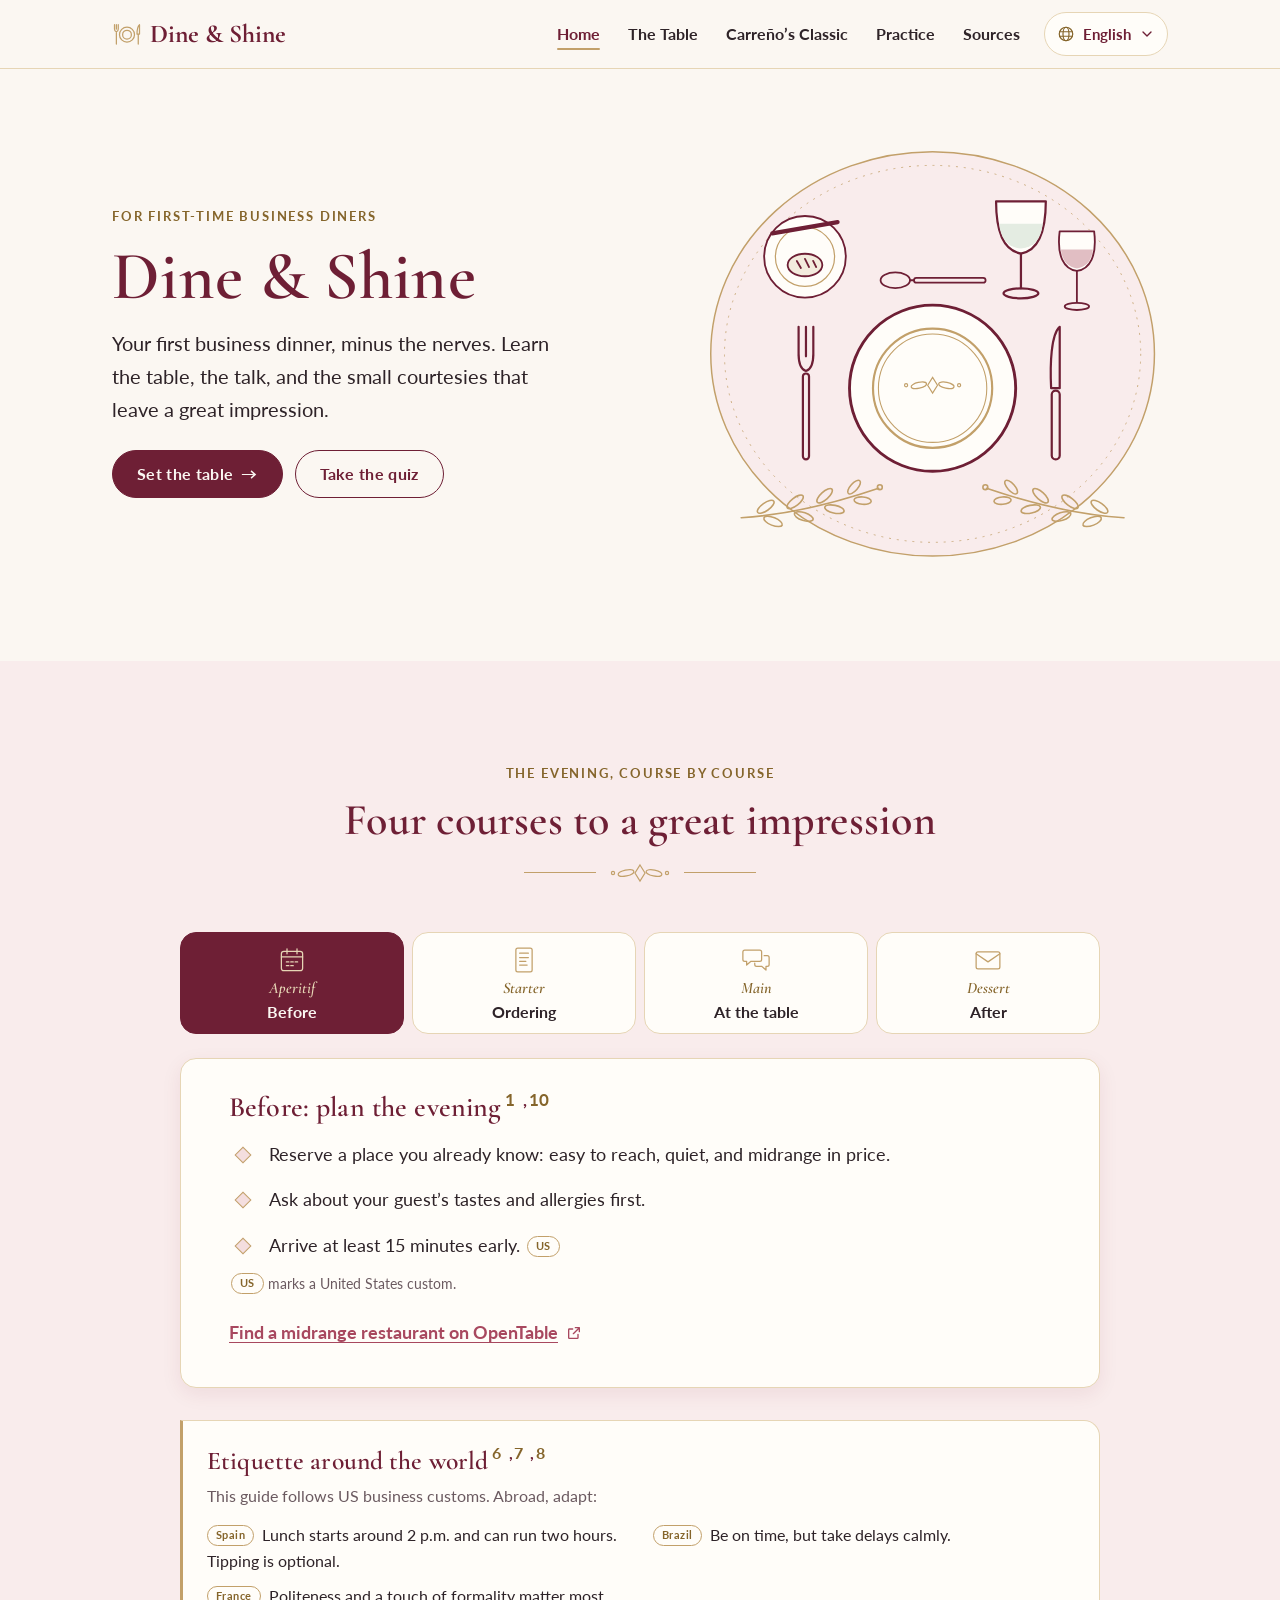
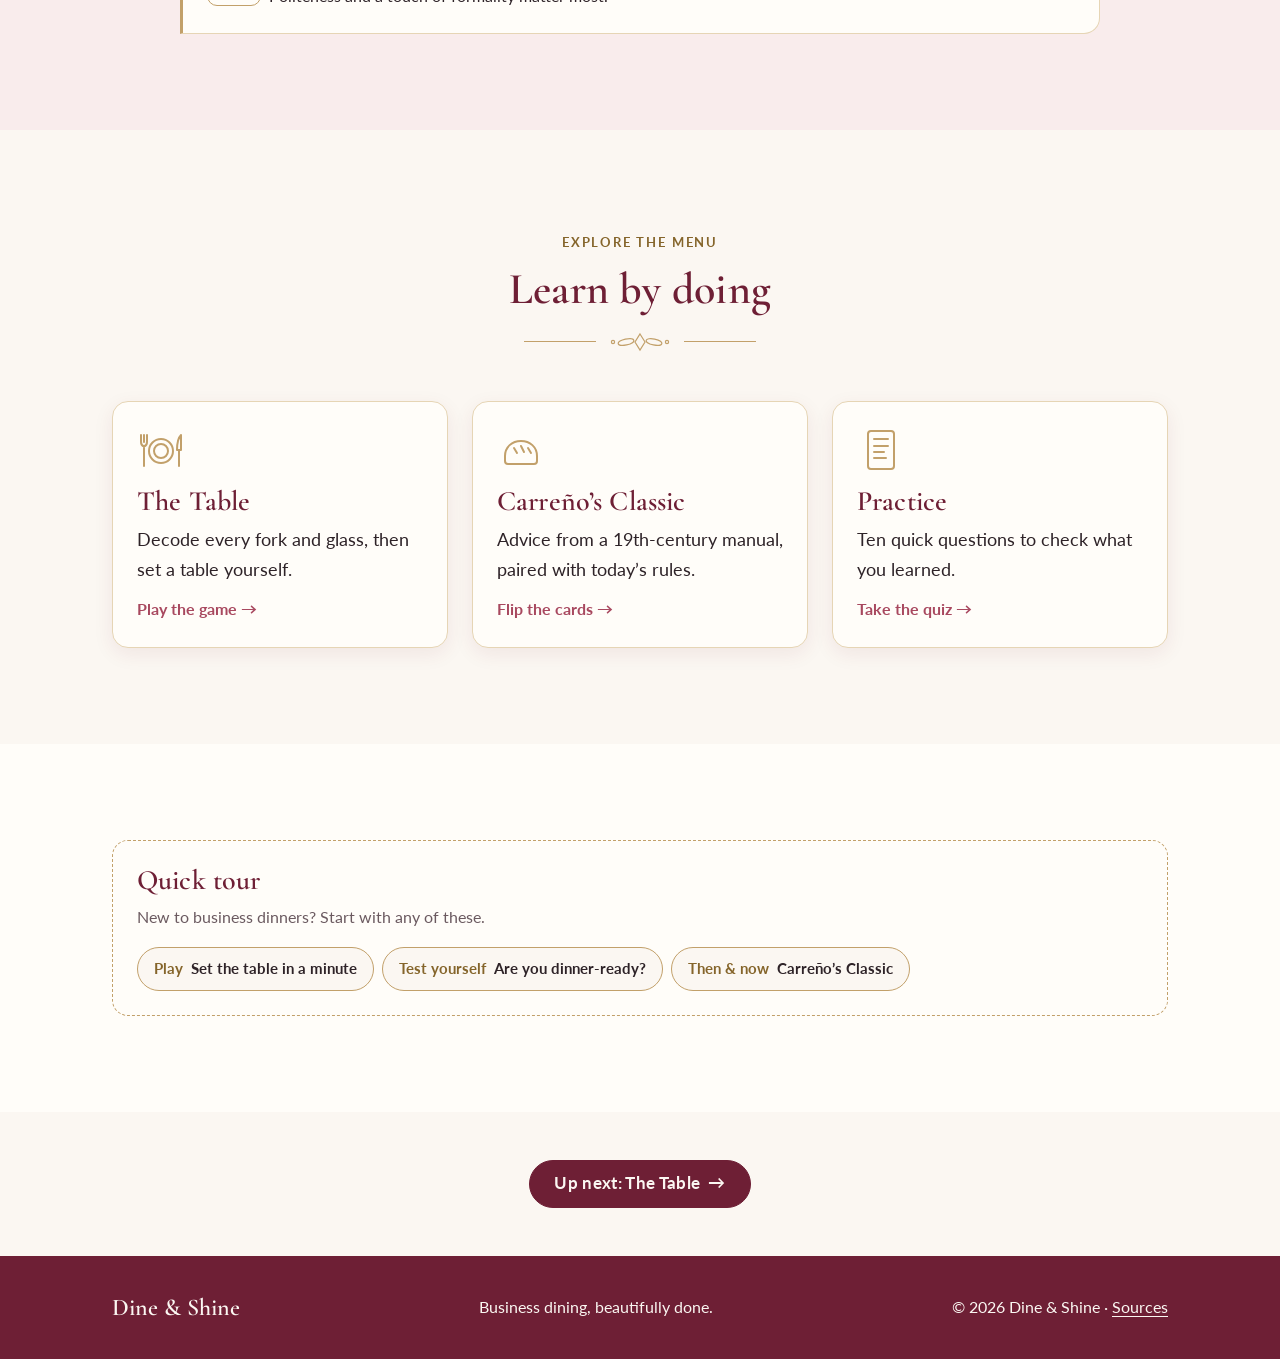
==== commit 5670c31e: "Add files via upload" ====
--- a/index.html
+++ b/index.html
@@ -1,258 +1,246 @@
-<!doctype html>
-<html lang="en" class="no-js" data-i18n-title="index.meta.title">
-<head>
-  <meta charset="utf-8">
-  <meta name="viewport" content="width=device-width, initial-scale=1">
-  <title>Dine &amp; Shine | Business Dining, Beautifully Done</title>
-  <meta name="description" content="Dine &amp; Shine: a friendly, interactive guide to business dining etiquette for first-time business diners." data-i18n-attr="content:index.meta.desc">
-  <link rel="icon" href="data:image/svg+xml,%3Csvg xmlns='http://www.w3.org/2000/svg' viewBox='0 0 32 32'%3E%3Ccircle cx='16' cy='16' r='14' fill='%236E1F35'/%3E%3Ccircle cx='16' cy='16' r='9' fill='none' stroke='%23C2A06A' stroke-width='2'/%3E%3C/svg%3E">
-  <link rel="preconnect" href="https://fonts.googleapis.com">
-  <link rel="preconnect" href="https://fonts.gstatic.com" crossorigin>
-  <link rel="stylesheet" href="https://fonts.googleapis.com/css2?family=Cormorant+Garamond:ital,wght@0,500;0,600;0,700;1,500;1,600&family=Lato:wght@400;700&display=swap">
-  <link rel="stylesheet" href="css/styles.css">
-  <script>document.documentElement.className = document.documentElement.className.replace('no-js', 'js');</script>
-</head>
-<body>
-<svg xmlns="http://www.w3.org/2000/svg" style="position:absolute;width:0;height:0;overflow:hidden" aria-hidden="true" focusable="false">
-  <!-- Original line-art for Dine & Shine. Single-weight strokes in currentColor, gold accents. -->
-  <symbol id="i-fork" viewBox="0 0 24 120"><g fill="none" stroke="currentColor" stroke-width="1.8" stroke-linecap="round" stroke-linejoin="round"><path d="M6 6v24M12 6v24M18 6v24M6 28c0 9 2.5 13 6 14c3.5-1 6-5 6-14"/><rect x="9.5" y="44" width="5" height="70" rx="2.5"/></g></symbol>
-  <symbol id="i-fishfork" viewBox="0 0 24 120"><g fill="none" stroke="currentColor" stroke-width="1.8" stroke-linecap="round" stroke-linejoin="round"><path d="M3.5 12v14M9.2 9v17M14.8 9v17M20.5 12v14"/><path d="M3.5 26c0 7 3.5 11 8.5 12c5-1 8.5-5 8.5-12"/><path d="M3.5 16c2 .5 2 3 0 3.5" stroke="#C2A06A"/><rect x="9.5" y="40" width="5" height="74" rx="2.5"/></g></symbol>
-  <symbol id="i-knife" viewBox="0 0 24 120"><g fill="none" stroke="currentColor" stroke-width="1.8" stroke-linecap="round" stroke-linejoin="round"><path d="M14 6c-7 6-8 30-7 50h7z"/><rect x="7.5" y="58" width="6.5" height="56" rx="3.2"/></g></symbol>
-  <symbol id="i-fishknife" viewBox="0 0 24 120"><g fill="none" stroke="currentColor" stroke-width="1.8" stroke-linecap="round" stroke-linejoin="round"><path d="M5 10c5-4 13-4 15 3c1 4-1 6-3 7c-1 12-2 26-3 36H8C6 40 4 22 5 10z"/><path d="M8 22c3 0 5-1 6-3" stroke="#C2A06A"/><rect x="7.5" y="58" width="6.5" height="56" rx="3.2"/></g></symbol>
-  <symbol id="i-spoon" viewBox="0 0 24 120"><g fill="none" stroke="currentColor" stroke-width="1.8" stroke-linecap="round" stroke-linejoin="round"><ellipse cx="12" cy="22" rx="8" ry="15"/><path d="M12 37v4"/><rect x="9.5" y="41" width="5" height="73" rx="2.5"/></g></symbol>
-  <symbol id="i-oyster" viewBox="0 0 24 90"><g fill="none" stroke="currentColor" stroke-width="1.8" stroke-linecap="round" stroke-linejoin="round"><path d="M6 6c-1 9 2 15 6 17M12 4v19M18 6c1 9-2 15-6 17"/><path d="M12 23v5"/><rect x="10" y="28" width="4" height="56" rx="2"/></g></symbol>
-  <symbol id="i-spoon-h" viewBox="0 0 120 24"><g fill="none" stroke="currentColor" stroke-width="1.8" stroke-linecap="round" stroke-linejoin="round"><ellipse cx="22" cy="12" rx="15" ry="8"/><path d="M37 12h4"/><rect x="41" y="9.5" width="73" height="5" rx="2.5"/></g></symbol>
-  <symbol id="i-dessert" viewBox="0 0 120 56"><g fill="none" stroke="currentColor" stroke-width="1.8" stroke-linecap="round" stroke-linejoin="round"><rect x="6" y="11.5" width="68" height="5" rx="2.5"/><path d="M74 14h4M78 11.5c6 0 9-4.5 14-4.5h20M78 16.5c6 0 9 4.5 14 4.5h20M90 14h22"/><ellipse cx="22" cy="40" rx="15" ry="8"/><path d="M37 40h4"/><rect x="41" y="37.5" width="73" height="5" rx="2.5"/></g></symbol>
-  <symbol id="i-plate" viewBox="0 0 100 100"><g fill="none" stroke-linecap="round"><circle cx="50" cy="50" r="46" fill="#FFFDF9" stroke="currentColor" stroke-width="1.6"/><circle cx="50" cy="50" r="33" stroke="#C2A06A" stroke-width="1.2"/><circle cx="50" cy="50" r="30" stroke="#C2A06A" stroke-width=".6"/></g></symbol>
-  <symbol id="i-bread" viewBox="0 0 100 100"><g fill="none" stroke="currentColor" stroke-width="1.8" stroke-linecap="round" stroke-linejoin="round"><circle cx="50" cy="54" r="40" fill="#FFFDF9"/><circle cx="50" cy="54" r="29" stroke="#C2A06A" stroke-width="1.2"/><ellipse cx="50" cy="62" rx="17" ry="11" fill="#F3EBDD"/><path d="M42 58l4 7M50 56l4 8M58 58l3 6"/><path d="M18 31l64-11" stroke-width="4"/><path d="M60 24l22-4"/></g></symbol>
-  <symbol id="i-water" viewBox="0 0 60 90"><g fill="none" stroke="currentColor" stroke-width="1.8" stroke-linecap="round" stroke-linejoin="round"><path d="M10 6h40c0 28-8 40-20 42C18 46 10 34 10 6z" fill="#FFFDF9"/><path d="M12.5 24h35c-1 12-7 19-17.5 20c-10.5-1-16.5-8-17.5-20z" fill="#E4ECE2" stroke="none"/><path d="M30 48v28"/><ellipse cx="30" cy="80" rx="14" ry="4"/></g></symbol>
-  <symbol id="i-wine" viewBox="0 0 60 90"><g fill="none" stroke="currentColor" stroke-width="1.8" stroke-linecap="round" stroke-linejoin="round"><path d="M13 6h34c3 24-4 37-17 39C17 43 10 30 13 6z" fill="#FFFDF9"/><path d="M14.3 24h31.4c-.9 10-6 17-15.7 18.6C20.3 41 15.2 34 14.3 24z" fill="#A8485F" fill-opacity=".35" stroke="none"/><path d="M30 45v31"/><ellipse cx="30" cy="80" rx="12" ry="3.5"/></g></symbol>
-  <symbol id="i-white" viewBox="0 0 60 90"><g fill="none" stroke="currentColor" stroke-width="1.8" stroke-linecap="round" stroke-linejoin="round"><path d="M19 6h22c2 22-2 34-11 36C21 40 17 28 19 6z" fill="#FFFDF9"/><path d="M19.4 22h21.2c-.5 9-3.6 15.4-10.6 16.8C23 37.4 19.9 31 19.4 22z" fill="#E6D5B5" stroke="none"/><path d="M30 42v34"/><ellipse cx="30" cy="80" rx="11" ry="3.5"/></g></symbol>
-  <symbol id="i-napkin" viewBox="0 0 60 120"><g fill="none" stroke="currentColor" stroke-width="1.8" stroke-linecap="round" stroke-linejoin="round"><rect x="10" y="6" width="40" height="108" rx="3" fill="#F4DEDF"/><path d="M10 6l20 24l20-24"/><path d="M10 88h40M10 94h40" stroke="#C2A06A"/></g></symbol>
-  <symbol id="leafs" viewBox="0 0 120 40"><g fill="none" stroke="currentColor" stroke-width="1.3" stroke-linecap="round"><path d="M4 32C34 30 72 23 116 8"/><ellipse cx="24" cy="23" rx="8" ry="3.2" transform="rotate(-35 24 23)"/><ellipse cx="30" cy="35" rx="8" ry="3.2" transform="rotate(22 30 35)"/><ellipse cx="48" cy="19" rx="8" ry="3.2" transform="rotate(-38 48 19)"/><ellipse cx="55" cy="31" rx="8" ry="3.2" transform="rotate(18 55 31)"/><ellipse cx="72" cy="14" rx="8" ry="3.2" transform="rotate(-42 72 14)"/><ellipse cx="80" cy="25" rx="8" ry="3.2" transform="rotate(12 80 25)"/><ellipse cx="96" cy="7" rx="7" ry="3" transform="rotate(-48 96 7)"/><ellipse cx="103" cy="18" rx="7" ry="3" transform="rotate(5 103 18)"/><circle cx="117" cy="7" r="2"/></g></symbol>
-  <symbol id="orn" viewBox="0 0 64 22"><g fill="none" stroke="currentColor" stroke-width="1.2" stroke-linecap="round"><path d="M32 3l5 8-5 8-5-8z"/><ellipse cx="18" cy="11" rx="8" ry="3" transform="rotate(-12 18 11)"/><ellipse cx="46" cy="11" rx="8" ry="3" transform="rotate(12 46 11)"/><circle cx="5" cy="11" r="1.6"/><circle cx="59" cy="11" r="1.6"/></g></symbol>
-  <symbol id="i-calendar" viewBox="0 0 48 48"><g fill="none" stroke="currentColor" stroke-width="2" stroke-linecap="round" stroke-linejoin="round"><rect x="7" y="10" width="34" height="31" rx="4"/><path d="M7 19h34M16 6v8M32 6v8M15 27h4M22 27h4M29 27h4M15 33h4M22 33h4"/></g></symbol>
-  <symbol id="i-menu" viewBox="0 0 48 48"><g fill="none" stroke="currentColor" stroke-width="2" stroke-linecap="round" stroke-linejoin="round"><rect x="11" y="5" width="26" height="38" rx="3"/><path d="M17 13h14M17 20h14M17 26h10M17 32h12"/></g></symbol>
-  <symbol id="i-chat" viewBox="0 0 48 48"><g fill="none" stroke="currentColor" stroke-width="2" stroke-linecap="round" stroke-linejoin="round"><path d="M6 8h24a3 3 0 0 1 3 3v12a3 3 0 0 1-3 3H16l-7 6v-6H6a3 3 0 0 1-3-3V11a3 3 0 0 1 3-3z"/><path d="M37 17h5a3 3 0 0 1 3 3v11a3 3 0 0 1-3 3h-2v6l-7-6h-8a3 3 0 0 1-3-3v-2"/></g></symbol>
-  <symbol id="i-envelope" viewBox="0 0 48 48"><g fill="none" stroke="currentColor" stroke-width="2" stroke-linecap="round" stroke-linejoin="round"><rect x="5" y="11" width="38" height="27" rx="3"/><path d="M5 14l19 13l19-13"/></g></symbol>
-  <symbol id="i-dine" viewBox="0 0 48 48"><g fill="none" stroke="currentColor" stroke-width="2" stroke-linecap="round" stroke-linejoin="round"><circle cx="24" cy="25" r="12"/><circle cx="24" cy="25" r="7"/><path d="M4 9v7M7 9v7M10 9v7M4 16c0 3 1.3 4 3 4.5c1.7-.5 3-1.5 3-4.5M7 20.5V40M44 9c-3 3-4 11-4 15h4zM42 24v16"/></g></symbol>
-  <symbol id="i-loaf" viewBox="0 0 48 48"><g fill="none" stroke="currentColor" stroke-width="2" stroke-linecap="round" stroke-linejoin="round"><path d="M8 30c0-9 7-15 16-15s16 6 16 15v5a3 3 0 0 1-3 3H11a3 3 0 0 1-3-3z"/><path d="M17 22l3 5M24 20l3 6M31 22l3 5"/></g></symbol>
-  <symbol id="i-bell" viewBox="0 0 48 48"><g fill="none" stroke="currentColor" stroke-width="2" stroke-linecap="round" stroke-linejoin="round"><path d="M11 35a13 13 0 0 1 26 0zM24 22v-4M21 18h6M5 40h38"/></g></symbol>
-  <symbol id="i-ext" viewBox="0 0 24 24"><g fill="none" stroke="currentColor" stroke-width="2" stroke-linecap="round" stroke-linejoin="round"><path d="M14 4h6v6M20 4l-9 9M18 14v5a1 1 0 0 1-1 1H5a1 1 0 0 1-1-1V7a1 1 0 0 1 1-1h5"/></g></symbol>
-  <symbol id="i-flip" viewBox="0 0 24 24"><g fill="none" stroke="currentColor" stroke-width="2" stroke-linecap="round" stroke-linejoin="round"><path d="M4 12a8 8 0 0 1 14-5.3M20 4v4h-4M20 12a8 8 0 0 1-14 5.3M4 20v-4h4"/></g></symbol>
-  <symbol id="i-burger" viewBox="0 0 24 24"><g fill="none" stroke="currentColor" stroke-width="2" stroke-linecap="round"><path d="M4 7h16M4 12h16M4 17h16"/></g></symbol>
-  <symbol id="i-globe" viewBox="0 0 24 24"><g fill="none" stroke="currentColor" stroke-width="1.6" stroke-linecap="round"><circle cx="12" cy="12" r="9"/><ellipse cx="12" cy="12" rx="4" ry="9"/><path d="M3.5 9h17M3.5 15h17"/></g></symbol>
-  <symbol id="i-chev" viewBox="0 0 24 24"><path d="M6 9l6 6 6-6" fill="none" stroke="currentColor" stroke-width="2" stroke-linecap="round" stroke-linejoin="round"/></symbol>
-</svg>
-<a class="skip-link" href="#main" data-i18n="a11y.skip">Skip to content</a>
-
-<header class="site-header">
-  <nav class="container nav" aria-label="Main" data-i18n-attr="aria-label:a11y.mainNav">
-    <a class="brand" href="index.html"><svg aria-hidden="true"><use href="#i-dine"/></svg>Dine &amp; Shine</a>
-    <button class="nav-toggle" type="button" aria-expanded="false" aria-controls="nav-list" aria-label="Open menu"><svg aria-hidden="true"><use href="#i-burger"/></svg></button>
-    <ul class="nav-list" id="nav-list">
-      <li><a href="index.html" aria-current="page" data-i18n="nav.home">Home</a></li>
-      <li><a href="table.html" data-i18n="nav.table">The Table</a></li>
-      <li><a href="carreno.html" data-i18n="nav.carreno">Carreño’s Classic</a></li>
-      <li><a href="practice.html" data-i18n="nav.practice">Practice</a></li>
-      <li><a href="practice.html#references" data-i18n="nav.sources">Sources</a></li>
-      <li class="lang-item">
-        <div class="lang" data-lang-switch>
-          <button type="button" class="lang-btn" aria-expanded="false" aria-controls="lang-menu">
-            <svg class="globe" aria-hidden="true"><use href="#i-globe"/></svg>
-            <span class="sr-only" data-i18n="a11y.language">Language:</span>
-            <span data-lang-current>English</span>
-            <svg class="chev" aria-hidden="true"><use href="#i-chev"/></svg>
-          </button>
-          <ul class="lang-menu" id="lang-menu" hidden>
-            <li><button type="button" lang="en" data-lang="en" data-short="English">English</button></li>
-            <li><button type="button" lang="es-419" data-lang="es-419" data-short="Español (LatAm)">Español (Latinoamérica)</button></li>
-            <li><button type="button" lang="es-ES" data-lang="es-ES" data-short="Español (España)">Español (España)</button></li>
-            <li><button type="button" lang="pt-BR" data-lang="pt-BR" data-short="Português (BR)">Português (Brasil)</button></li>
-            <li><button type="button" lang="fr" data-lang="fr" data-short="Français">Français</button></li>
-          </ul>
-        </div>
-      </li>
-    </ul>
-  </nav>
-</header>
-
-<main id="main">
-
-  <!-- HERO -->
-  <section class="hero">
-    <div class="container hero-grid">
-      <div class="reveal">
-        <span class="eyebrow" data-i18n="home.hero.eyebrow">For first-time business diners</span>
-        <h1>Dine &amp; Shine</h1>
-        <p class="lede" data-i18n="home.hero.lede">Your first business dinner, minus the nerves. Learn the table, the talk, and the small courtesies that leave a great impression.</p>
-        <div class="btn-row">
-          <a class="btn btn--primary" href="table.html#game"><span data-i18n="home.hero.cta1">Set the table</span> <span aria-hidden="true">→</span></a>
-          <a class="btn btn--ghost" href="practice.html#quiz" data-i18n="home.hero.cta2">Take the quiz</a>
-        </div>
-      </div>
-      <div class="hero-art reveal" style="--delay:120ms">
-        <svg viewBox="0 0 480 440" role="img" aria-labelledby="hero-art-title">
-          <title id="hero-art-title" data-i18n="home.hero.art">Illustration of an elegant place setting: plate, fork, knife, bread plate and glasses, framed by gold leaves.</title>
-          <ellipse cx="240" cy="225" rx="226" ry="206" fill="#F9ECEC" stroke="#C2A06A" stroke-width="1.5"/>
-          <ellipse cx="240" cy="225" rx="212" ry="192" fill="none" stroke="#C2A06A" stroke-width=".8" stroke-dasharray="2 6"/>
-          <g style="color:#C2A06A">
-            <use href="#leafs" x="40" y="352" width="150" height="50"/>
-            <use href="#leafs" x="290" y="352" width="150" height="50" transform="translate(730 0) scale(-1 1)"/>
-          </g>
-          <g style="color:#6E1F35">
-            <use href="#i-bread" x="58" y="70" width="104" height="104"/>
-            <use href="#i-water" x="292" y="62" width="76" height="114"/>
-            <use href="#i-wine" x="356" y="94" width="62" height="93"/>
-            <use href="#i-plate" x="148" y="168" width="184" height="184"/>
-            <use href="#i-fork" x="96" y="190" width="30" height="150"/>
-            <use href="#i-knife" x="352" y="190" width="30" height="150"/>
-            <use href="#i-spoon-h" x="180" y="138" width="120" height="24"/>
-          </g>
-          <use href="#orn" x="208" y="246" width="64" height="22" style="color:#C2A06A"/>
-        </svg>
-      </div>
-    </div>
-  </section>
-
-  <!-- FOUR COURSES -->
-  <section class="section section--blush" id="courses">
-    <div class="container">
-      <div class="section-head reveal">
-        <span class="eyebrow" data-i18n="home.courses.eyebrow">The evening, course by course</span>
-        <h2 data-i18n="home.courses.title">Four courses to a great impression</h2>
-        <div class="ornament" aria-hidden="true"><svg><use href="#orn"/></svg></div>
-      </div>
-
-      <div class="tabs reveal" data-tabs>
-        <div class="tablist" role="tablist" aria-label="Stages of a business dinner" data-i18n-attr="aria-label:home.tabs.label">
-          <button class="tab" role="tab" id="tab-1" aria-controls="panel-1" aria-selected="true" type="button"><svg aria-hidden="true"><use href="#i-calendar"/></svg><span class="num" data-i18n="home.tab1.num">Aperitif</span><span data-i18n="home.tab1.name">Before</span></button>
-          <button class="tab" role="tab" id="tab-2" aria-controls="panel-2" aria-selected="false" tabindex="-1" type="button"><svg aria-hidden="true"><use href="#i-menu"/></svg><span class="num" data-i18n="home.tab2.num">Starter</span><span data-i18n="home.tab2.name">Ordering</span></button>
-          <button class="tab" role="tab" id="tab-3" aria-controls="panel-3" aria-selected="false" tabindex="-1" type="button"><svg aria-hidden="true"><use href="#i-chat"/></svg><span class="num" data-i18n="home.tab3.num">Main</span><span data-i18n="home.tab3.name">At the table</span></button>
-          <button class="tab" role="tab" id="tab-4" aria-controls="panel-4" aria-selected="false" tabindex="-1" type="button"><svg aria-hidden="true"><use href="#i-envelope"/></svg><span class="num" data-i18n="home.tab4.num">Dessert</span><span data-i18n="home.tab4.name">After</span></button>
-        </div>
-
-        <div class="tabpanel" role="tabpanel" id="panel-1" aria-labelledby="tab-1">
-          <h3 data-i18n="home.p1.title">Before: plan the evening</h3>
-          <ul class="tips">
-            <li><div data-i18n="home.p1.t1">Reserve a place you already know: easy to reach, quiet, and midrange in price.</div></li>
-            <li><div data-i18n="home.p1.t2">Ask about your guest’s tastes and allergies first.</div></li>
-            <li><div><span data-i18n="home.p1.t3">Arrive at least 15 minutes early.</span> <span class="region" data-i18n="region.us">US</span></div></li>
-          </ul>
-          <a class="ext-link" href="https://www.opentable.com/" target="_blank" rel="noopener noreferrer"><span data-i18n="home.p1.link">Find a midrange restaurant on OpenTable</span> <svg aria-hidden="true"><use href="#i-ext"/></svg><span class="sr-only" data-i18n="a11y.newTab">(opens in a new tab)</span></a>
-          <span class="src-tag">Bennett (2011) · Missouri State Career Center (n.d.)</span>
-        </div>
-
-        <div class="tabpanel" role="tabpanel" id="panel-2" aria-labelledby="tab-2" hidden>
-          <h3 data-i18n="home.p2.title">Ordering: keep it simple</h3>
-          <ul class="tips">
-            <li><div data-i18n="home.p2.t1">Hosting? Let your guest order first, then match their price level.</div></li>
-            <li><div data-i18n="home.p2.t2">Pick dishes that are easy to eat. Skip spaghetti, ribs, and lobster.</div></li>
-            <li><div data-i18n="home.p2.t3">Unsure about wine? Ask for a midrange recommendation.</div></li>
-          </ul>
-          <span class="src-tag">Bennett (2011) · Dizik (2011) · UC Riverside Career Center (n.d.)</span>
-        </div>
-
-        <div class="tabpanel" role="tabpanel" id="panel-3" aria-labelledby="tab-3" hidden>
-          <h3 data-i18n="home.p3.title">At the table: connect first</h3>
-          <ul class="tips">
-            <li><div data-i18n="home.p3.t1">Silence your phone and keep it out of sight.</div></li>
-            <li><div><span data-i18n="home.p3.t2">Open with small talk. Bring up business partway through the meal.</span> <span class="region" data-i18n="region.us">US</span></div></li>
-            <li><div data-i18n="home.p3.t3">Listen at least as much as you talk.</div></li>
-          </ul>
-          <span class="src-tag">Dizik (2011) · UNL Business Career Center (n.d.)</span>
-        </div>
-
-        <div class="tabpanel" role="tabpanel" id="panel-4" aria-labelledby="tab-4" hidden>
-          <h3 data-i18n="home.p4.title">After: a gracious finish</h3>
-          <ul class="tips">
-            <li><div data-i18n="home.p4.t1">Whoever invites pays. If you were invited, don’t fight for the bill.</div></li>
-            <li><div data-i18n="home.p4.t2">Thank your host at the table, then send a quick email, call, or card.</div></li>
-            <li><div data-i18n="home.p4.t3">End on a relaxed, friendly note.</div></li>
-          </ul>
-          <span class="src-tag">UC Riverside Career Center (n.d.) · Dizik (2011)</span>
-        </div>
-      </div>
-
-      <aside class="world reveal" aria-labelledby="world-title">
-        <h3 id="world-title" data-i18n="world.title">Etiquette around the world</h3>
-        <p data-i18n="world.intro">This guide follows US business customs. Abroad, adapt:</p>
-        <ul class="world-list">
-          <li><span class="region" data-i18n="region.es">Spain</span> <span data-i18n="world.es">Lunch starts around 2 p.m. and can run two hours. Tipping is optional.</span></li>
-          <li><span class="region" data-i18n="region.br">Brazil</span> <span data-i18n="world.br">Be on time, but take delays calmly.</span></li>
-          <li><span class="region" data-i18n="region.fr">France</span> <span data-i18n="world.fr">Politeness and a touch of formality matter most.</span></li>
-          <li><span class="region" data-i18n="region.eu">Europe</span> <span data-i18n="world.eu">The fork stays in the left hand, the knife in the right.</span></li>
-        </ul>
-        <span class="src-tag">International Trade Administration (2024–2026) · Wikipedia, “Table manners” (n.d.)</span>
-      </aside>
-    </div>
-  </section>
-
-  <!-- EXPLORE -->
-  <section class="section">
-    <div class="container">
-      <div class="section-head reveal">
-        <span class="eyebrow" data-i18n="home.explore.eyebrow">Explore the menu</span>
-        <h2 data-i18n="home.explore.title">Learn by doing</h2>
-        <div class="ornament" aria-hidden="true"><svg><use href="#orn"/></svg></div>
-      </div>
-      <div class="grid grid--3">
-        <a class="card link-card reveal" href="table.html">
-          <svg class="icon" aria-hidden="true"><use href="#i-dine"/></svg>
-          <h3 data-i18n="nav.table">The Table</h3>
-          <p data-i18n="home.explore.c1">Decode every fork and glass, then set a table yourself.</p>
-          <span class="more" data-i18n="home.explore.c1more">Play the game →</span>
-        </a>
-        <a class="card link-card reveal" href="carreno.html" style="--delay:80ms">
-          <svg class="icon" aria-hidden="true"><use href="#i-loaf"/></svg>
-          <h3 data-i18n="nav.carreno">Carreño’s Classic</h3>
-          <p data-i18n="home.explore.c2">Advice from a 19th-century manual, paired with today’s rules.</p>
-          <span class="more" data-i18n="home.explore.c2more">Flip the cards →</span>
-        </a>
-        <a class="card link-card reveal" href="practice.html" style="--delay:160ms">
-          <svg class="icon" aria-hidden="true"><use href="#i-menu"/></svg>
-          <h3 data-i18n="nav.practice">Practice</h3>
-          <p data-i18n="home.explore.c3">Ten quick questions to check what you learned.</p>
-          <span class="more" data-i18n="home.explore.c3more">Take the quiz →</span>
-        </a>
-      </div>
-    </div>
-  </section>
-
-  <!-- QUICK TOUR -->
-  <section class="section section--paper" aria-labelledby="tour-title">
-    <div class="container">
-      <div class="guide reveal">
-        <h2 id="tour-title" data-i18n="tour.title">Quick tour</h2>
-        <p data-i18n="tour.intro">New to business dinners? Start with any of these.</p>
-        <ul class="chips">
-          <li><a class="chip" href="table.html#game"><b data-i18n="tour.c1b">Play</b> <span data-i18n="tour.c1">Set the table in a minute</span></a></li>
-          <li><a class="chip" href="practice.html#quiz"><b data-i18n="tour.c2b">Test yourself</b> <span data-i18n="tour.c2">Are you dinner-ready?</span></a></li>
-          <li><a class="chip" href="carreno.html"><b data-i18n="tour.c3b">Then &amp; now</b> <span data-i18n="nav.carreno">Carreño’s Classic</span></a></li>
-        </ul>
-      </div>
-    </div>
-  </section>
-
-  <div class="next-course container">
-    <a class="btn btn--primary" href="table.html"><span data-i18n="next.table">Up next: The Table</span> <span aria-hidden="true">→</span></a>
-  </div>
-</main>
-
-<footer class="site-footer">
-  <div class="container footer-grid">
-    <p class="footer-brand">Dine &amp; Shine</p>
-    <p data-i18n="footer.tagline">Business dining, beautifully done.</p>
-    <p>© 2026 Dine &amp; Shine · <a href="practice.html#references" data-i18n="nav.sources">Sources</a></p>
-  </div>
-</footer>
-
-<script src="js/i18n/en.js" defer></script>
-<script src="js/i18n/es-419.js" defer></script>
-<script src="js/i18n/es-ES.js" defer></script>
-<script src="js/i18n/pt-BR.js" defer></script>
-<script src="js/i18n/fr.js" defer></script>
-<script src="js/i18n.js" defer></script>
-<script src="js/main.js" defer></script>
-</body>
-</html>
+<!doctype html>
+<html lang="en" class="no-js" data-i18n-title="index.meta.title">
+<head>
+  <meta charset="utf-8">
+  <meta name="viewport" content="width=device-width, initial-scale=1">
+  <title>Dine &amp; Shine | Business Dining, Beautifully Done</title>
+  <meta name="description" content="Dine &amp; Shine: a friendly, interactive guide to business dining etiquette for first-time business diners." data-i18n-attr="content:index.meta.desc">
+  <link rel="icon" href="data:image/svg+xml,%3Csvg xmlns='http://www.w3.org/2000/svg' viewBox='0 0 32 32'%3E%3Ccircle cx='16' cy='16' r='14' fill='%236E1F35'/%3E%3Ccircle cx='16' cy='16' r='9' fill='none' stroke='%23C2A06A' stroke-width='2'/%3E%3C/svg%3E">
+  <link rel="preconnect" href="https://fonts.googleapis.com">
+  <link rel="preconnect" href="https://fonts.gstatic.com" crossorigin>
+  <link rel="stylesheet" href="https://fonts.googleapis.com/css2?family=Cormorant+Garamond:ital,wght@0,500;0,600;0,700;1,500;1,600&family=Lato:wght@400;700&display=swap">
+  <link rel="stylesheet" href="css/styles.css">
+  <script>document.documentElement.className = document.documentElement.className.replace('no-js', 'js');</script>
+</head>
+<body>
+<svg xmlns="http://www.w3.org/2000/svg" style="position:absolute;width:0;height:0;overflow:hidden" aria-hidden="true" focusable="false">
+  <!-- Original line-art for Dine & Shine. Single-weight strokes in currentColor, gold accents. -->
+  <symbol id="i-fork" viewBox="0 0 24 120"><g fill="none" stroke="currentColor" stroke-width="1.8" stroke-linecap="round" stroke-linejoin="round"><path d="M6 6v24M12 6v24M18 6v24M6 28c0 9 2.5 13 6 14c3.5-1 6-5 6-14"/><rect x="9.5" y="44" width="5" height="70" rx="2.5"/></g></symbol>
+  <symbol id="i-knife" viewBox="0 0 24 120"><g fill="none" stroke="currentColor" stroke-width="1.8" stroke-linecap="round" stroke-linejoin="round"><path d="M14 6c-7 6-8 30-7 50h7z"/><rect x="7.5" y="58" width="6.5" height="56" rx="3.2"/></g></symbol>
+  <symbol id="i-spoon-h" viewBox="0 0 120 24"><g fill="none" stroke="currentColor" stroke-width="1.8" stroke-linecap="round" stroke-linejoin="round"><ellipse cx="22" cy="12" rx="15" ry="8"/><path d="M37 12h4"/><rect x="41" y="9.5" width="73" height="5" rx="2.5"/></g></symbol>
+  <symbol id="i-plate" viewBox="0 0 100 100"><g fill="none" stroke-linecap="round"><circle cx="50" cy="50" r="46" fill="#FFFDF9" stroke="currentColor" stroke-width="1.6"/><circle cx="50" cy="50" r="33" stroke="#C2A06A" stroke-width="1.2"/><circle cx="50" cy="50" r="30" stroke="#C2A06A" stroke-width=".6"/></g></symbol>
+  <symbol id="i-bread" viewBox="0 0 100 100"><g fill="none" stroke="currentColor" stroke-width="1.8" stroke-linecap="round" stroke-linejoin="round"><circle cx="50" cy="54" r="40" fill="#FFFDF9"/><circle cx="50" cy="54" r="29" stroke="#C2A06A" stroke-width="1.2"/><ellipse cx="50" cy="62" rx="17" ry="11" fill="#F3EBDD"/><path d="M42 58l4 7M50 56l4 8M58 58l3 6"/><path d="M18 31l64-11" stroke-width="4"/><path d="M60 24l22-4"/></g></symbol>
+  <symbol id="i-water" viewBox="0 0 60 90"><g fill="none" stroke="currentColor" stroke-width="1.8" stroke-linecap="round" stroke-linejoin="round"><path d="M10 6h40c0 28-8 40-20 42C18 46 10 34 10 6z" fill="#FFFDF9"/><path d="M12.5 24h35c-1 12-7 19-17.5 20c-10.5-1-16.5-8-17.5-20z" fill="#E4ECE2" stroke="none"/><path d="M30 48v28"/><ellipse cx="30" cy="80" rx="14" ry="4"/></g></symbol>
+  <symbol id="i-wine" viewBox="0 0 60 90"><g fill="none" stroke="currentColor" stroke-width="1.8" stroke-linecap="round" stroke-linejoin="round"><path d="M13 6h34c3 24-4 37-17 39C17 43 10 30 13 6z" fill="#FFFDF9"/><path d="M14.3 24h31.4c-.9 10-6 17-15.7 18.6C20.3 41 15.2 34 14.3 24z" fill="#A8485F" fill-opacity=".35" stroke="none"/><path d="M30 45v31"/><ellipse cx="30" cy="80" rx="12" ry="3.5"/></g></symbol>
+  <symbol id="leafs" viewBox="0 0 120 40"><g fill="none" stroke="currentColor" stroke-width="1.3" stroke-linecap="round"><path d="M4 32C34 30 72 23 116 8"/><ellipse cx="24" cy="23" rx="8" ry="3.2" transform="rotate(-35 24 23)"/><ellipse cx="30" cy="35" rx="8" ry="3.2" transform="rotate(22 30 35)"/><ellipse cx="48" cy="19" rx="8" ry="3.2" transform="rotate(-38 48 19)"/><ellipse cx="55" cy="31" rx="8" ry="3.2" transform="rotate(18 55 31)"/><ellipse cx="72" cy="14" rx="8" ry="3.2" transform="rotate(-42 72 14)"/><ellipse cx="80" cy="25" rx="8" ry="3.2" transform="rotate(12 80 25)"/><ellipse cx="96" cy="7" rx="7" ry="3" transform="rotate(-48 96 7)"/><ellipse cx="103" cy="18" rx="7" ry="3" transform="rotate(5 103 18)"/><circle cx="117" cy="7" r="2"/></g></symbol>
+  <symbol id="orn" viewBox="0 0 64 22"><g fill="none" stroke="currentColor" stroke-width="1.2" stroke-linecap="round"><path d="M32 3l5 8-5 8-5-8z"/><ellipse cx="18" cy="11" rx="8" ry="3" transform="rotate(-12 18 11)"/><ellipse cx="46" cy="11" rx="8" ry="3" transform="rotate(12 46 11)"/><circle cx="5" cy="11" r="1.6"/><circle cx="59" cy="11" r="1.6"/></g></symbol>
+  <symbol id="i-calendar" viewBox="0 0 48 48"><g fill="none" stroke="currentColor" stroke-width="2" stroke-linecap="round" stroke-linejoin="round"><rect x="7" y="10" width="34" height="31" rx="4"/><path d="M7 19h34M16 6v8M32 6v8M15 27h4M22 27h4M29 27h4M15 33h4M22 33h4"/></g></symbol>
+  <symbol id="i-menu" viewBox="0 0 48 48"><g fill="none" stroke="currentColor" stroke-width="2" stroke-linecap="round" stroke-linejoin="round"><rect x="11" y="5" width="26" height="38" rx="3"/><path d="M17 13h14M17 20h14M17 26h10M17 32h12"/></g></symbol>
+  <symbol id="i-chat" viewBox="0 0 48 48"><g fill="none" stroke="currentColor" stroke-width="2" stroke-linecap="round" stroke-linejoin="round"><path d="M6 8h24a3 3 0 0 1 3 3v12a3 3 0 0 1-3 3H16l-7 6v-6H6a3 3 0 0 1-3-3V11a3 3 0 0 1 3-3z"/><path d="M37 17h5a3 3 0 0 1 3 3v11a3 3 0 0 1-3 3h-2v6l-7-6h-8a3 3 0 0 1-3-3v-2"/></g></symbol>
+  <symbol id="i-envelope" viewBox="0 0 48 48"><g fill="none" stroke="currentColor" stroke-width="2" stroke-linecap="round" stroke-linejoin="round"><rect x="5" y="11" width="38" height="27" rx="3"/><path d="M5 14l19 13l19-13"/></g></symbol>
+  <symbol id="i-dine" viewBox="0 0 48 48"><g fill="none" stroke="currentColor" stroke-width="2" stroke-linecap="round" stroke-linejoin="round"><circle cx="24" cy="25" r="12"/><circle cx="24" cy="25" r="7"/><path d="M4 9v7M7 9v7M10 9v7M4 16c0 3 1.3 4 3 4.5c1.7-.5 3-1.5 3-4.5M7 20.5V40M44 9c-3 3-4 11-4 15h4zM42 24v16"/></g></symbol>
+  <symbol id="i-loaf" viewBox="0 0 48 48"><g fill="none" stroke="currentColor" stroke-width="2" stroke-linecap="round" stroke-linejoin="round"><path d="M8 30c0-9 7-15 16-15s16 6 16 15v5a3 3 0 0 1-3 3H11a3 3 0 0 1-3-3z"/><path d="M17 22l3 5M24 20l3 6M31 22l3 5"/></g></symbol>
+  <symbol id="i-bell" viewBox="0 0 48 48"><g fill="none" stroke="currentColor" stroke-width="2" stroke-linecap="round" stroke-linejoin="round"><path d="M11 35a13 13 0 0 1 26 0zM24 22v-4M21 18h6M5 40h38"/></g></symbol>
+  <symbol id="i-ext" viewBox="0 0 24 24"><g fill="none" stroke="currentColor" stroke-width="2" stroke-linecap="round" stroke-linejoin="round"><path d="M14 4h6v6M20 4l-9 9M18 14v5a1 1 0 0 1-1 1H5a1 1 0 0 1-1-1V7a1 1 0 0 1 1-1h5"/></g></symbol>
+  <symbol id="i-flip" viewBox="0 0 24 24"><g fill="none" stroke="currentColor" stroke-width="2" stroke-linecap="round" stroke-linejoin="round"><path d="M4 12a8 8 0 0 1 14-5.3M20 4v4h-4M20 12a8 8 0 0 1-14 5.3M4 20v-4h4"/></g></symbol>
+  <symbol id="i-burger" viewBox="0 0 24 24"><g fill="none" stroke="currentColor" stroke-width="2" stroke-linecap="round"><path d="M4 7h16M4 12h16M4 17h16"/></g></symbol>
+  <symbol id="i-globe" viewBox="0 0 24 24"><g fill="none" stroke="currentColor" stroke-width="1.6" stroke-linecap="round"><circle cx="12" cy="12" r="9"/><ellipse cx="12" cy="12" rx="4" ry="9"/><path d="M3.5 9h17M3.5 15h17"/></g></symbol>
+  <symbol id="i-chev" viewBox="0 0 24 24"><path d="M6 9l6 6 6-6" fill="none" stroke="currentColor" stroke-width="2" stroke-linecap="round" stroke-linejoin="round"/></symbol>
+</svg>
+<a class="skip-link" href="#main" data-i18n="a11y.skip">Skip to content</a>
+
+<header class="site-header">
+  <nav class="container nav" aria-label="Main" data-i18n-attr="aria-label:a11y.mainNav">
+    <a class="brand" href="index.html"><svg aria-hidden="true"><use href="#i-dine"/></svg>Dine &amp; Shine</a>
+    <button class="nav-toggle" type="button" aria-expanded="false" aria-controls="nav-list" aria-label="Open menu"><svg aria-hidden="true"><use href="#i-burger"/></svg></button>
+    <ul class="nav-list" id="nav-list">
+      <li><a href="index.html" aria-current="page" data-i18n="nav.home">Home</a></li>
+      <li><a href="table.html" data-i18n="nav.table">The Table</a></li>
+      <li><a href="carreno.html" data-i18n="nav.carreno">Carreño’s Classic</a></li>
+      <li><a href="practice.html" data-i18n="nav.practice">Practice</a></li>
+      <li><a href="practice.html#references" data-i18n="nav.sources">Sources</a></li>
+      <li class="lang-item">
+        <div class="lang" data-lang-switch>
+          <button type="button" class="lang-btn" aria-expanded="false" aria-controls="lang-menu">
+            <svg class="globe" aria-hidden="true"><use href="#i-globe"/></svg>
+            <span class="sr-only" data-i18n="a11y.language">Language:</span>
+            <span data-lang-current>English</span>
+            <svg class="chev" aria-hidden="true"><use href="#i-chev"/></svg>
+          </button>
+          <ul class="lang-menu" id="lang-menu" hidden>
+            <li><button type="button" lang="en" data-lang="en" data-short="English">English</button></li>
+            <li><button type="button" lang="es-419" data-lang="es-419" data-short="Español (LatAm)">Español (Latinoamérica)</button></li>
+            <li><button type="button" lang="es-ES" data-lang="es-ES" data-short="Español (España)">Español (España)</button></li>
+            <li><button type="button" lang="pt-BR" data-lang="pt-BR" data-short="Português (BR)">Português (Brasil)</button></li>
+            <li><button type="button" lang="fr" data-lang="fr" data-short="Français">Français</button></li>
+          </ul>
+        </div>
+      </li>
+    </ul>
+  </nav>
+</header>
+
+<main id="main">
+
+  <!-- HERO -->
+  <section class="hero">
+    <div class="container hero-grid">
+      <div class="reveal">
+        <span class="eyebrow" data-i18n="home.hero.eyebrow">For first-time business diners</span>
+        <h1>Dine &amp; Shine</h1>
+        <p class="lede" data-i18n="home.hero.lede">Your first business dinner, minus the nerves. Learn the table, the talk, and the small courtesies that leave a great impression.</p>
+        <div class="btn-row">
+          <a class="btn btn--primary" href="table.html#game"><span data-i18n="home.hero.cta1">Set the table</span> <span aria-hidden="true">→</span></a>
+          <a class="btn btn--ghost" href="practice.html#quiz" data-i18n="home.hero.cta2">Take the quiz</a>
+        </div>
+      </div>
+      <div class="hero-art reveal" style="--delay:120ms">
+        <svg viewBox="0 0 480 440" role="img" aria-labelledby="hero-art-title">
+          <title id="hero-art-title" data-i18n="home.hero.art">Illustration of an elegant place setting: plate, fork, knife, bread plate and glasses, framed by gold leaves.</title>
+          <ellipse cx="240" cy="225" rx="226" ry="206" fill="#F9ECEC" stroke="#C2A06A" stroke-width="1.5"/>
+          <ellipse cx="240" cy="225" rx="212" ry="192" fill="none" stroke="#C2A06A" stroke-width=".8" stroke-dasharray="2 6"/>
+          <g style="color:#C2A06A">
+            <use href="#leafs" x="40" y="352" width="150" height="50"/>
+            <use href="#leafs" x="290" y="352" width="150" height="50" transform="translate(730 0) scale(-1 1)"/>
+          </g>
+          <g style="color:#6E1F35">
+            <use href="#i-bread" x="58" y="70" width="104" height="104"/>
+            <use href="#i-water" x="292" y="62" width="76" height="114"/>
+            <use href="#i-wine" x="356" y="94" width="62" height="93"/>
+            <use href="#i-plate" x="148" y="168" width="184" height="184"/>
+            <use href="#i-fork" x="96" y="190" width="30" height="150"/>
+            <use href="#i-knife" x="352" y="190" width="30" height="150"/>
+            <use href="#i-spoon-h" x="180" y="138" width="120" height="24"/>
+          </g>
+          <use href="#orn" x="208" y="246" width="64" height="22" style="color:#C2A06A"/>
+        </svg>
+      </div>
+    </div>
+  </section>
+
+  <!-- FOUR COURSES -->
+  <section class="section section--blush" id="courses">
+    <div class="container">
+      <div class="section-head reveal">
+        <span class="eyebrow" data-i18n="home.courses.eyebrow">The evening, course by course</span>
+        <h2 data-i18n="home.courses.title">Four courses to a great impression</h2>
+        <div class="ornament" aria-hidden="true"><svg><use href="#orn"/></svg></div>
+      </div>
+
+      <div class="tabs reveal" data-tabs>
+        <div class="tablist" role="tablist" aria-label="Stages of a business dinner" data-i18n-attr="aria-label:home.tabs.label">
+          <button class="tab" role="tab" id="tab-1" aria-controls="panel-1" aria-selected="true" type="button"><svg aria-hidden="true"><use href="#i-calendar"/></svg><span class="num" data-i18n="home.tab1.num">Aperitif</span><span data-i18n="home.tab1.name">Before</span></button>
+          <button class="tab" role="tab" id="tab-2" aria-controls="panel-2" aria-selected="false" tabindex="-1" type="button"><svg aria-hidden="true"><use href="#i-menu"/></svg><span class="num" data-i18n="home.tab2.num">Starter</span><span data-i18n="home.tab2.name">Ordering</span></button>
+          <button class="tab" role="tab" id="tab-3" aria-controls="panel-3" aria-selected="false" tabindex="-1" type="button"><svg aria-hidden="true"><use href="#i-chat"/></svg><span class="num" data-i18n="home.tab3.num">Main</span><span data-i18n="home.tab3.name">At the table</span></button>
+          <button class="tab" role="tab" id="tab-4" aria-controls="panel-4" aria-selected="false" tabindex="-1" type="button"><svg aria-hidden="true"><use href="#i-envelope"/></svg><span class="num" data-i18n="home.tab4.num">Dessert</span><span data-i18n="home.tab4.name">After</span></button>
+        </div>
+
+        <div class="tabpanel" role="tabpanel" id="panel-1" aria-labelledby="tab-1">
+          <h3><span data-i18n="home.p1.title">Before: plan the evening</span><sup class="cites"><a class="cite-ref" href="practice.html#src-1"><span class="sr-only"><span data-i18n="cite.source">Source</span> </span>1<span class="cite-pop">Bennett (2011)</span></a><span aria-hidden="true">,</span><a class="cite-ref" href="practice.html#src-10"><span class="sr-only"><span data-i18n="cite.source">Source</span> </span>10<span class="cite-pop">Missouri State Career Center (n.d.)</span></a></sup></h3>
+          <ul class="tips">
+            <li><div data-i18n="home.p1.t1">Reserve a place you already know: easy to reach, quiet, and midrange in price.</div></li>
+            <li><div data-i18n="home.p1.t2">Ask about your guest’s tastes and allergies first.</div></li>
+            <li><div><span data-i18n="home.p1.t3">Arrive at least 15 minutes early.</span> <span class="region" data-i18n="region.us">US</span></div></li>
+          </ul>
+          <p class="region-legend"><span class="region" data-i18n="region.us">US</span> <span data-i18n="region.legend">marks a United States custom.</span></p>
+          <a class="ext-link" href="https://www.opentable.com/" target="_blank" rel="noopener noreferrer"><span data-i18n="home.p1.link">Find a midrange restaurant on OpenTable</span> <svg aria-hidden="true"><use href="#i-ext"/></svg><span class="sr-only" data-i18n="a11y.newTab">(opens in a new tab)</span></a>
+        </div>
+
+        <div class="tabpanel" role="tabpanel" id="panel-2" aria-labelledby="tab-2" hidden>
+          <h3><span data-i18n="home.p2.title">Ordering: keep it simple</span><sup class="cites"><a class="cite-ref" href="practice.html#src-1"><span class="sr-only"><span data-i18n="cite.source">Source</span> </span>1<span class="cite-pop">Bennett (2011)</span></a><span aria-hidden="true">,</span><a class="cite-ref" href="practice.html#src-3"><span class="sr-only"><span data-i18n="cite.source">Source</span> </span>3<span class="cite-pop">Dizik (2011)</span></a><span aria-hidden="true">,</span><a class="cite-ref" href="practice.html#src-11"><span class="sr-only"><span data-i18n="cite.source">Source</span> </span>11<span class="cite-pop">UC Riverside Career Center (n.d.)</span></a></sup></h3>
+          <ul class="tips">
+            <li><div data-i18n="home.p2.t1">Hosting? Let your guest order first, then match their price level.</div></li>
+            <li><div data-i18n="home.p2.t2">Pick dishes that are easy to eat. Skip spaghetti, ribs, and lobster.</div></li>
+            <li><div data-i18n="home.p2.t3">Unsure about wine? Ask for a midrange recommendation.</div></li>
+          </ul>
+        </div>
+
+        <div class="tabpanel" role="tabpanel" id="panel-3" aria-labelledby="tab-3" hidden>
+          <h3><span data-i18n="home.p3.title">At the table: connect first</span><sup class="cites"><a class="cite-ref" href="practice.html#src-3"><span class="sr-only"><span data-i18n="cite.source">Source</span> </span>3<span class="cite-pop">Dizik (2011)</span></a><span aria-hidden="true">,</span><a class="cite-ref" href="practice.html#src-12"><span class="sr-only"><span data-i18n="cite.source">Source</span> </span>12<span class="cite-pop">UNL Business Career Center (n.d.)</span></a></sup></h3>
+          <ul class="tips">
+            <li><div data-i18n="home.p3.t1">Silence your phone and keep it out of sight.</div></li>
+            <li><div><span data-i18n="home.p3.t2">Open with small talk. Bring up business partway through the meal.</span> <span class="region" data-i18n="region.us">US</span></div></li>
+            <li><div data-i18n="home.p3.t3">Listen at least as much as you talk.</div></li>
+          </ul>
+        </div>
+
+        <div class="tabpanel" role="tabpanel" id="panel-4" aria-labelledby="tab-4" hidden>
+          <h3><span data-i18n="home.p4.title">After: a gracious finish</span><sup class="cites"><a class="cite-ref" href="practice.html#src-3"><span class="sr-only"><span data-i18n="cite.source">Source</span> </span>3<span class="cite-pop">Dizik (2011)</span></a><span aria-hidden="true">,</span><a class="cite-ref" href="practice.html#src-11"><span class="sr-only"><span data-i18n="cite.source">Source</span> </span>11<span class="cite-pop">UC Riverside Career Center (n.d.)</span></a></sup></h3>
+          <ul class="tips">
+            <li><div data-i18n="home.p4.t1">Whoever invites pays. If you were invited, don’t fight for the bill.</div></li>
+            <li><div data-i18n="home.p4.t2">Thank your host at the table, then send a quick email, call, or card.</div></li>
+            <li><div data-i18n="home.p4.t3">End on a relaxed, friendly note.</div></li>
+          </ul>
+        </div>
+      </div>
+
+      <aside class="world reveal" aria-labelledby="world-title">
+        <h3 id="world-title"><span data-i18n="world.title">Etiquette around the world</span><sup class="cites"><a class="cite-ref" href="practice.html#src-6"><span class="sr-only"><span data-i18n="cite.source">Source</span> </span>6<span class="cite-pop">International Trade Administration (2024)</span></a><span aria-hidden="true">,</span><a class="cite-ref" href="practice.html#src-7"><span class="sr-only"><span data-i18n="cite.source">Source</span> </span>7<span class="cite-pop">International Trade Administration (2025)</span></a><span aria-hidden="true">,</span><a class="cite-ref" href="practice.html#src-8"><span class="sr-only"><span data-i18n="cite.source">Source</span> </span>8<span class="cite-pop">International Trade Administration (2026)</span></a></sup></h3>
+        <p data-i18n="world.intro">This guide follows US business customs. Abroad, adapt:</p>
+        <ul class="world-list">
+          <li><span class="region" data-i18n="region.es">Spain</span> <span data-i18n="world.es">Lunch starts around 2 p.m. and can run two hours. Tipping is optional.</span></li>
+          <li><span class="region" data-i18n="region.br">Brazil</span> <span data-i18n="world.br">Be on time, but take delays calmly.</span></li>
+          <li><span class="region" data-i18n="region.fr">France</span> <span data-i18n="world.fr">Politeness and a touch of formality matter most.</span></li>
+        </ul>
+      </aside>
+    </div>
+  </section>
+
+  <!-- EXPLORE -->
+  <section class="section">
+    <div class="container">
+      <div class="section-head reveal">
+        <span class="eyebrow" data-i18n="home.explore.eyebrow">Explore the menu</span>
+        <h2 data-i18n="home.explore.title">Learn by doing</h2>
+        <div class="ornament" aria-hidden="true"><svg><use href="#orn"/></svg></div>
+      </div>
+      <div class="grid grid--3">
+        <a class="card link-card reveal" href="table.html">
+          <svg class="icon" aria-hidden="true"><use href="#i-dine"/></svg>
+          <h3 data-i18n="nav.table">The Table</h3>
+          <p data-i18n="home.explore.c1">Decode every fork and glass, then set a table yourself.</p>
+          <span class="more" data-i18n="home.explore.c1more">Play the game →</span>
+        </a>
+        <a class="card link-card reveal" href="carreno.html" style="--delay:80ms">
+          <svg class="icon" aria-hidden="true"><use href="#i-loaf"/></svg>
+          <h3 data-i18n="nav.carreno">Carreño’s Classic</h3>
+          <p data-i18n="home.explore.c2">Advice from a 19th-century manual, paired with today’s rules.</p>
+          <span class="more" data-i18n="home.explore.c2more">Flip the cards →</span>
+        </a>
+        <a class="card link-card reveal" href="practice.html" style="--delay:160ms">
+          <svg class="icon" aria-hidden="true"><use href="#i-menu"/></svg>
+          <h3 data-i18n="nav.practice">Practice</h3>
+          <p data-i18n="home.explore.c3">Ten quick questions to check what you learned.</p>
+          <span class="more" data-i18n="home.explore.c3more">Take the quiz →</span>
+        </a>
+      </div>
+    </div>
+  </section>
+
+  <!-- QUICK TOUR -->
+  <section class="section section--paper" aria-labelledby="tour-title">
+    <div class="container">
+      <div class="guide reveal">
+        <h2 id="tour-title" data-i18n="tour.title">Quick tour</h2>
+        <p data-i18n="tour.intro">New to business dinners? Start with any of these.</p>
+        <ul class="chips">
+          <li><a class="chip" href="table.html#game"><b data-i18n="tour.c1b">Play</b> <span data-i18n="tour.c1">Set the table in a minute</span></a></li>
+          <li><a class="chip" href="practice.html#quiz"><b data-i18n="tour.c2b">Test yourself</b> <span data-i18n="tour.c2">Are you dinner-ready?</span></a></li>
+          <li><a class="chip" href="carreno.html"><b data-i18n="tour.c3b">Then &amp; now</b> <span data-i18n="nav.carreno">Carreño’s Classic</span></a></li>
+        </ul>
+      </div>
+    </div>
+  </section>
+
+  <div class="next-course container">
+    <a class="btn btn--primary" href="table.html"><span data-i18n="next.table">Up next: The Table</span> <span aria-hidden="true">→</span></a>
+  </div>
+</main>
+
+<footer class="site-footer">
+  <div class="container footer-grid">
+    <p class="footer-brand">Dine &amp; Shine</p>
+    <p data-i18n="footer.tagline">Business dining, beautifully done.</p>
+    <p>© 2026 Dine &amp; Shine · <a href="practice.html#references" data-i18n="nav.sources">Sources</a></p>
+  </div>
+</footer>
+
+<script src="js/i18n/en.js" defer></script>
+<script src="js/i18n/es-419.js" defer></script>
+<script src="js/i18n/es-ES.js" defer></script>
+<script src="js/i18n/pt-BR.js" defer></script>
+<script src="js/i18n/fr.js" defer></script>
+<script src="js/i18n.js" defer></script>
+<script src="js/main.js" defer></script>
+</body>
+</html>
--- a/css/styles.css
+++ b/css/styles.css
@@ -618,3 +618,92 @@
 .qlist summary { cursor: pointer; min-height: 48px; display: flex; align-items: center; font-family: var(--serif); font-size: 1.4rem; font-weight: 600; color: var(--wine); }
 .qlist ol { padding-left: 1.4em; margin: var(--s2) 0 var(--s4); }
 .qlist li { margin-bottom: var(--s2); }
+
+/* =========================================================
+   Final polish: illustrator's pieces at one real-world scale
+   Scene = 2100 × 1310 source px (2.5 px per unit). Every piece
+   keeps its own width/height; the whole table scales together.
+   ========================================================= */
+.scene, .board { --W: 2100; --H: 1310; }
+.scene { position: relative; width: 100%; aspect-ratio: 2100 / 1310; background: #F9ECEC; border: 1px solid var(--gold); border-radius: 22px; }
+.tp {
+  position: absolute; display: block; max-width: none;
+  left: calc(var(--x) / var(--W) * 100%); top: calc(var(--y) / var(--H) * 100%);
+  width: calc(var(--w) / var(--W) * 100%); height: calc(var(--h) / var(--H) * 100%);
+  transform: rotate(var(--r, 0deg)); user-select: none; -webkit-user-select: none;
+}
+.scene .pin {
+  position: absolute; z-index: 3;
+  left: calc(var(--px) / var(--W) * 100%); top: calc(var(--py) / var(--H) * 100%);
+  transform: translate(-50%, -50%);
+  width: 26px; height: 26px; border-radius: 50%; display: grid; place-items: center;
+  background: var(--gold); color: var(--wine-deep); font: 700 .8rem/1 var(--sans);
+  box-shadow: 0 0 0 2px var(--paper);
+}
+@media (max-width: 600px) { .scene .pin { width: 21px; height: 21px; font-size: .68rem; } }
+.setting-art .part { transition: filter .2s; }
+.setting-art .part.is-hl { filter: drop-shadow(0 0 6px rgba(194, 160, 106, .95)); }
+.setting-art .part.is-hl .pin { background: var(--wine); color: var(--ivory); }
+
+/* Game board: keeps a minimum scale so every spot has a ≥44px touch area;
+   on narrow screens the frame scrolls sideways instead of shrinking the pieces. */
+.game { max-width: 980px; }
+.board-scroll { overflow-x: auto; border-radius: var(--radius); box-shadow: var(--shadow); -webkit-overflow-scrolling: touch; }
+.board {
+  --piece-min-scale: .45;
+  width: max(100%, calc(var(--W) * var(--piece-min-scale) * 1px));
+  aspect-ratio: 2100 / 1310; border: 0; border-radius: var(--radius); box-shadow: none; overflow: hidden;
+}
+.placed-layer { position: absolute; inset: 0; pointer-events: none; }
+.board .tp { z-index: 1; pointer-events: none; }
+.board .tp.is-under { z-index: 0; }
+.board .tp.just-placed { animation: snapIn .32s var(--ease); }
+@keyframes snapIn {
+  0% { transform: rotate(var(--r, 0deg)) scale(.92); }
+  60% { transform: rotate(var(--r, 0deg)) scale(1.04); }
+  100% { transform: rotate(var(--r, 0deg)) scale(1); }
+}
+.slot { z-index: 2; border-width: 1.5px; }
+.slot.is-filled { pointer-events: none; }
+
+/* Tray: same proportions, smaller tray scale */
+.tray, .tray { --tray-scale: .13; flex-wrap: wrap; overflow: visible; justify-content: center; }
+@media (max-width: 640px) { .tray { flex-wrap: wrap; overflow: visible; --tray-scale: .11; } }
+.piece {
+  width: auto; min-width: 84px; max-width: 120px; min-height: 44px; padding: var(--s2);
+  touch-action: none; user-select: none; -webkit-user-select: none; -webkit-touch-callout: none; cursor: grab;
+}
+.piece-fig { display: flex; align-items: center; justify-content: center; height: calc(690 * var(--tray-scale) * 1px); }
+.piece-img {
+  width: calc(var(--w) * var(--tray-scale) * 1px); height: calc(var(--h) * var(--tray-scale) * 1px);
+  max-width: none; pointer-events: none;
+}
+.piece.is-dragging { opacity: .25; }
+
+/* The lifted piece while dragging (transform only; will-change only while it exists) */
+.drag-ghost {
+  position: fixed; left: 0; top: 0; z-index: 200; max-width: none;
+  pointer-events: none; will-change: transform; transform: none;
+  filter: drop-shadow(0 16px 18px rgba(110, 31, 53, .28));
+}
+
+/* Numbered citations: work without JS; popover on hover and keyboard focus */
+.cites { font: 700 .62em/1 var(--sans); margin-left: 3px; vertical-align: super; white-space: nowrap; }
+.cite-ref { position: relative; display: inline-block; min-width: 1.1em; padding: 0 1px; text-decoration: none; color: var(--gold-text); }
+.cite-ref:hover, .cite-ref:focus-visible { color: var(--wine); text-decoration: underline; }
+.cite-pop {
+  position: absolute; width: 1px; height: 1px; overflow: hidden; clip-path: inset(50%); white-space: nowrap;
+}
+.cite-ref:hover .cite-pop, .cite-ref:focus-visible .cite-pop {
+  width: auto; height: auto; overflow: visible; clip-path: none;
+  left: 50%; bottom: calc(100% + 6px); transform: translateX(-50%); z-index: 20;
+  padding: 6px 10px; border-radius: 8px; background: var(--wine); color: var(--ivory);
+  font: 400 .8rem/1.3 var(--sans); letter-spacing: 0; box-shadow: var(--shadow-lift);
+}
+.region-legend { margin: var(--s3) 0 0; font-size: .85rem; color: var(--muted); }
+.refs li:target { border-color: var(--gold); box-shadow: 0 0 0 3px var(--blush); }
+
+/* Each numbered group covers the whole scene, so the highlight filter
+   (which creates a containing block) never moves its pieces or pins. */
+.scene .part { position: absolute; inset: 0; pointer-events: none; }
+.scene .part > * { pointer-events: auto; }
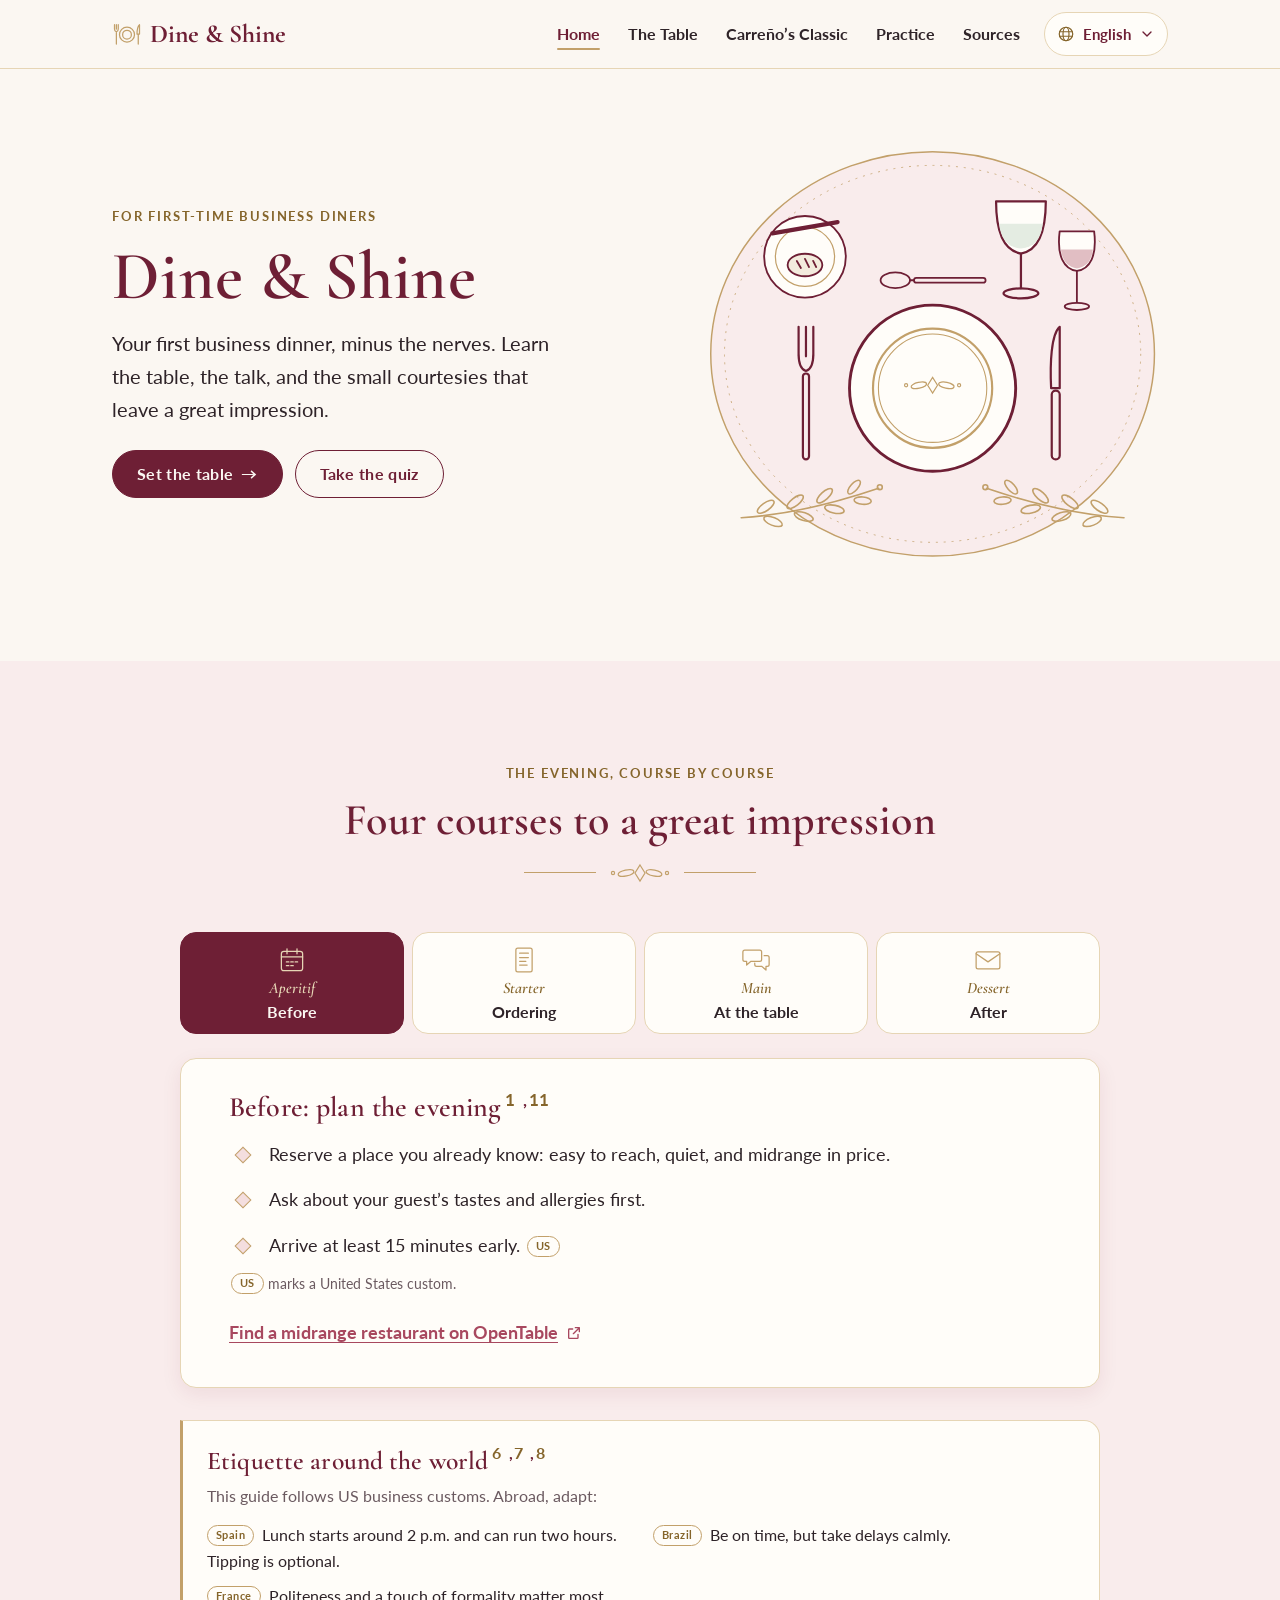
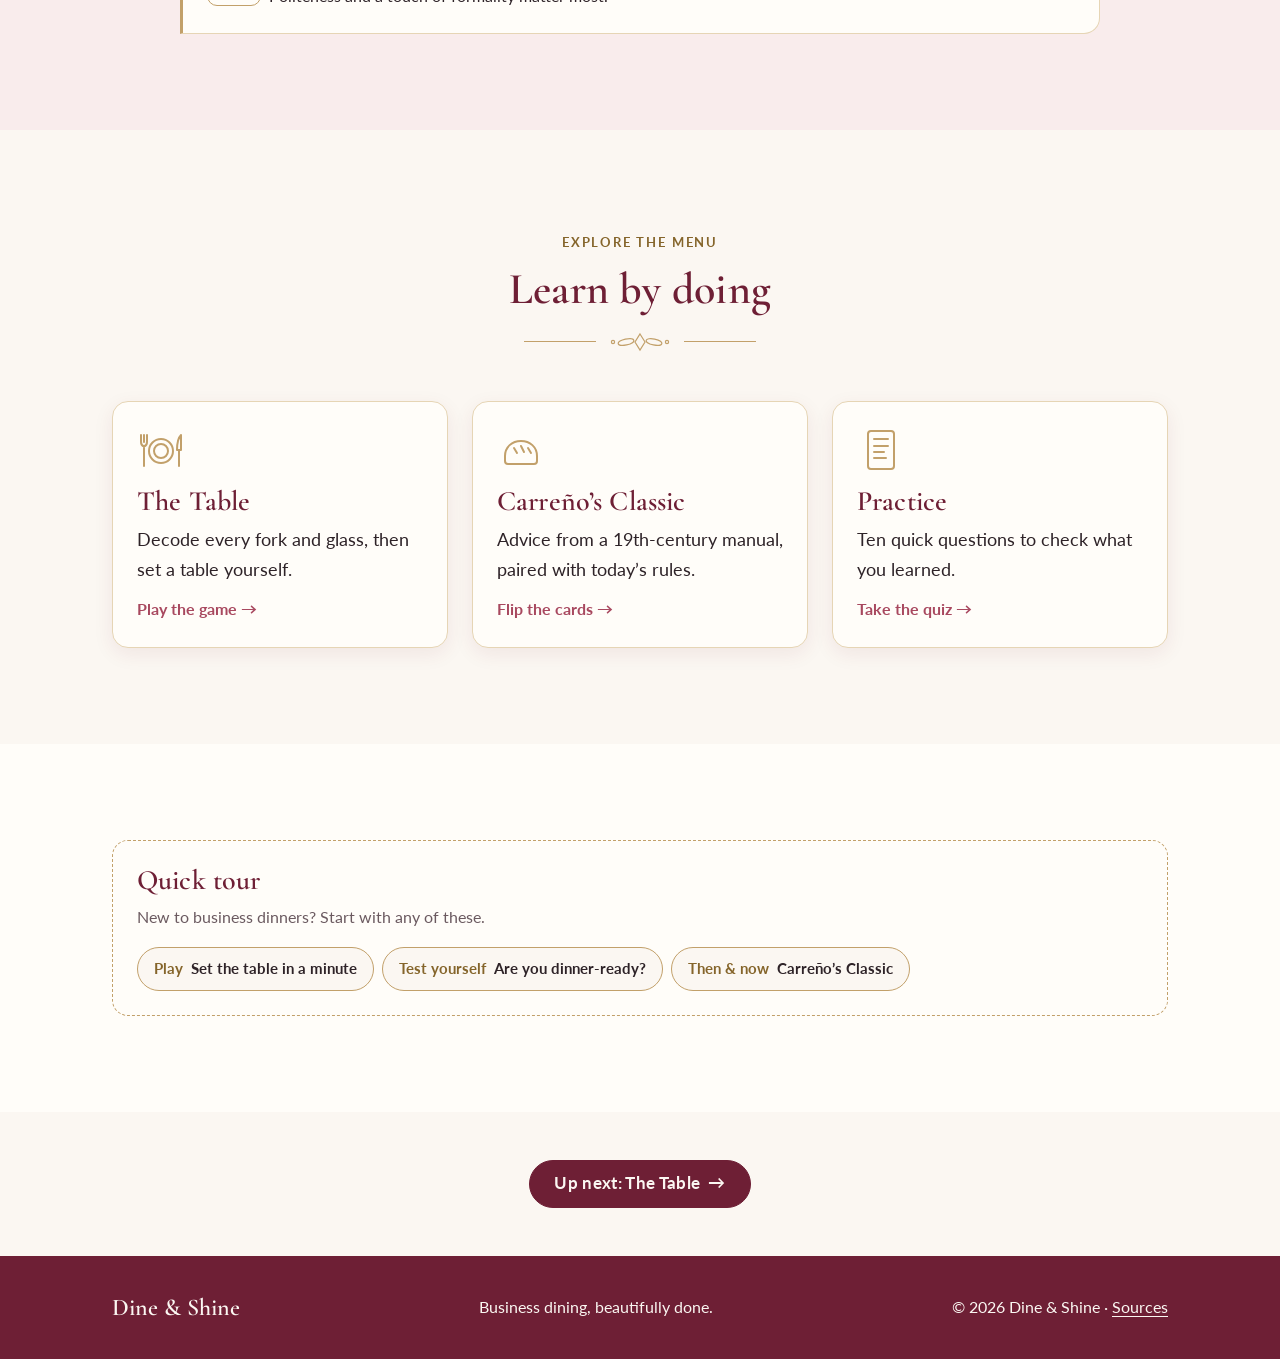
==== commit 48e3c948: "Add files via upload" ====
--- a/index.html
+++ b/index.html
@@ -126,7 +126,7 @@
         </div>
 
         <div class="tabpanel" role="tabpanel" id="panel-1" aria-labelledby="tab-1">
-          <h3><span data-i18n="home.p1.title">Before: plan the evening</span><sup class="cites"><a class="cite-ref" href="practice.html#src-1"><span class="sr-only"><span data-i18n="cite.source">Source</span> </span>1<span class="cite-pop">Bennett (2011)</span></a><span aria-hidden="true">,</span><a class="cite-ref" href="practice.html#src-10"><span class="sr-only"><span data-i18n="cite.source">Source</span> </span>10<span class="cite-pop">Missouri State Career Center (n.d.)</span></a></sup></h3>
+          <h3><span data-i18n="home.p1.title">Before: plan the evening</span><sup class="cites"><a class="cite-ref" href="practice.html#src-1"><span class="sr-only"><span data-i18n="cite.source">Source</span> </span>1<span class="cite-pop">Bennett (2011)</span></a><span aria-hidden="true">,</span><a class="cite-ref" href="practice.html#src-11"><span class="sr-only"><span data-i18n="cite.source">Source</span> </span>11<span class="cite-pop">Missouri State Career Center (n.d.)</span></a></sup></h3>
           <ul class="tips">
             <li><div data-i18n="home.p1.t1">Reserve a place you already know: easy to reach, quiet, and midrange in price.</div></li>
             <li><div data-i18n="home.p1.t2">Ask about your guest’s tastes and allergies first.</div></li>
@@ -137,7 +137,7 @@
         </div>
 
         <div class="tabpanel" role="tabpanel" id="panel-2" aria-labelledby="tab-2" hidden>
-          <h3><span data-i18n="home.p2.title">Ordering: keep it simple</span><sup class="cites"><a class="cite-ref" href="practice.html#src-1"><span class="sr-only"><span data-i18n="cite.source">Source</span> </span>1<span class="cite-pop">Bennett (2011)</span></a><span aria-hidden="true">,</span><a class="cite-ref" href="practice.html#src-3"><span class="sr-only"><span data-i18n="cite.source">Source</span> </span>3<span class="cite-pop">Dizik (2011)</span></a><span aria-hidden="true">,</span><a class="cite-ref" href="practice.html#src-11"><span class="sr-only"><span data-i18n="cite.source">Source</span> </span>11<span class="cite-pop">UC Riverside Career Center (n.d.)</span></a></sup></h3>
+          <h3><span data-i18n="home.p2.title">Ordering: keep it simple</span><sup class="cites"><a class="cite-ref" href="practice.html#src-1"><span class="sr-only"><span data-i18n="cite.source">Source</span> </span>1<span class="cite-pop">Bennett (2011)</span></a><span aria-hidden="true">,</span><a class="cite-ref" href="practice.html#src-3"><span class="sr-only"><span data-i18n="cite.source">Source</span> </span>3<span class="cite-pop">Dizik (2011)</span></a><span aria-hidden="true">,</span><a class="cite-ref" href="practice.html#src-12"><span class="sr-only"><span data-i18n="cite.source">Source</span> </span>12<span class="cite-pop">UC Riverside Career Center (n.d.)</span></a></sup></h3>
           <ul class="tips">
             <li><div data-i18n="home.p2.t1">Hosting? Let your guest order first, then match their price level.</div></li>
             <li><div data-i18n="home.p2.t2">Pick dishes that are easy to eat. Skip spaghetti, ribs, and lobster.</div></li>
@@ -146,7 +146,7 @@
         </div>
 
         <div class="tabpanel" role="tabpanel" id="panel-3" aria-labelledby="tab-3" hidden>
-          <h3><span data-i18n="home.p3.title">At the table: connect first</span><sup class="cites"><a class="cite-ref" href="practice.html#src-3"><span class="sr-only"><span data-i18n="cite.source">Source</span> </span>3<span class="cite-pop">Dizik (2011)</span></a><span aria-hidden="true">,</span><a class="cite-ref" href="practice.html#src-12"><span class="sr-only"><span data-i18n="cite.source">Source</span> </span>12<span class="cite-pop">UNL Business Career Center (n.d.)</span></a></sup></h3>
+          <h3><span data-i18n="home.p3.title">At the table: connect first</span><sup class="cites"><a class="cite-ref" href="practice.html#src-3"><span class="sr-only"><span data-i18n="cite.source">Source</span> </span>3<span class="cite-pop">Dizik (2011)</span></a><span aria-hidden="true">,</span><a class="cite-ref" href="practice.html#src-13"><span class="sr-only"><span data-i18n="cite.source">Source</span> </span>13<span class="cite-pop">UNL Business Career Center (n.d.)</span></a></sup></h3>
           <ul class="tips">
             <li><div data-i18n="home.p3.t1">Silence your phone and keep it out of sight.</div></li>
             <li><div><span data-i18n="home.p3.t2">Open with small talk. Bring up business partway through the meal.</span> <span class="region" data-i18n="region.us">US</span></div></li>
@@ -155,7 +155,7 @@
         </div>
 
         <div class="tabpanel" role="tabpanel" id="panel-4" aria-labelledby="tab-4" hidden>
-          <h3><span data-i18n="home.p4.title">After: a gracious finish</span><sup class="cites"><a class="cite-ref" href="practice.html#src-3"><span class="sr-only"><span data-i18n="cite.source">Source</span> </span>3<span class="cite-pop">Dizik (2011)</span></a><span aria-hidden="true">,</span><a class="cite-ref" href="practice.html#src-11"><span class="sr-only"><span data-i18n="cite.source">Source</span> </span>11<span class="cite-pop">UC Riverside Career Center (n.d.)</span></a></sup></h3>
+          <h3><span data-i18n="home.p4.title">After: a gracious finish</span><sup class="cites"><a class="cite-ref" href="practice.html#src-3"><span class="sr-only"><span data-i18n="cite.source">Source</span> </span>3<span class="cite-pop">Dizik (2011)</span></a><span aria-hidden="true">,</span><a class="cite-ref" href="practice.html#src-12"><span class="sr-only"><span data-i18n="cite.source">Source</span> </span>12<span class="cite-pop">UC Riverside Career Center (n.d.)</span></a></sup></h3>
           <ul class="tips">
             <li><div data-i18n="home.p4.t1">Whoever invites pays. If you were invited, don’t fight for the bill.</div></li>
             <li><div data-i18n="home.p4.t2">Thank your host at the table, then send a quick email, call, or card.</div></li>
--- a/css/styles.css
+++ b/css/styles.css
@@ -707,3 +707,20 @@
    (which creates a containing block) never moves its pieces or pins. */
 .scene .part { position: absolute; inset: 0; pointer-events: none; }
 .scene .part > * { pointer-events: auto; }
+
+/* Carreño's Classic: intro illustration and category images */
+.car-intro { display: grid; gap: var(--s5); align-items: center; max-width: 920px; margin: var(--s4) auto 0; text-align: left; }
+.car-intro .lede { margin: 0 0 var(--s4); max-width: none; }
+.car-intro .note { margin: 0; max-width: none; }
+.car-figure { margin: 0; justify-self: center; width: 100%; max-width: 250px; }
+.car-figure img, .theme-img img {
+  display: block; width: 100%; height: auto; max-width: 100%;
+  border-radius: var(--radius); border: 1px solid var(--gold-soft); box-shadow: var(--shadow); background: var(--sepia);
+}
+.car-figure figcaption { margin-top: var(--s2); font-size: .8rem; font-style: italic; line-height: 1.4; color: var(--muted); text-align: center; }
+@media (min-width: 900px) {
+  .car-intro { grid-template-columns: minmax(0, 1fr) 280px; gap: var(--s7); }
+  .car-figure { max-width: 280px; }
+}
+.theme-img { margin: 0 0 var(--s5); max-width: 440px; }
+.theme-img img { aspect-ratio: 7 / 5; object-fit: cover; }
